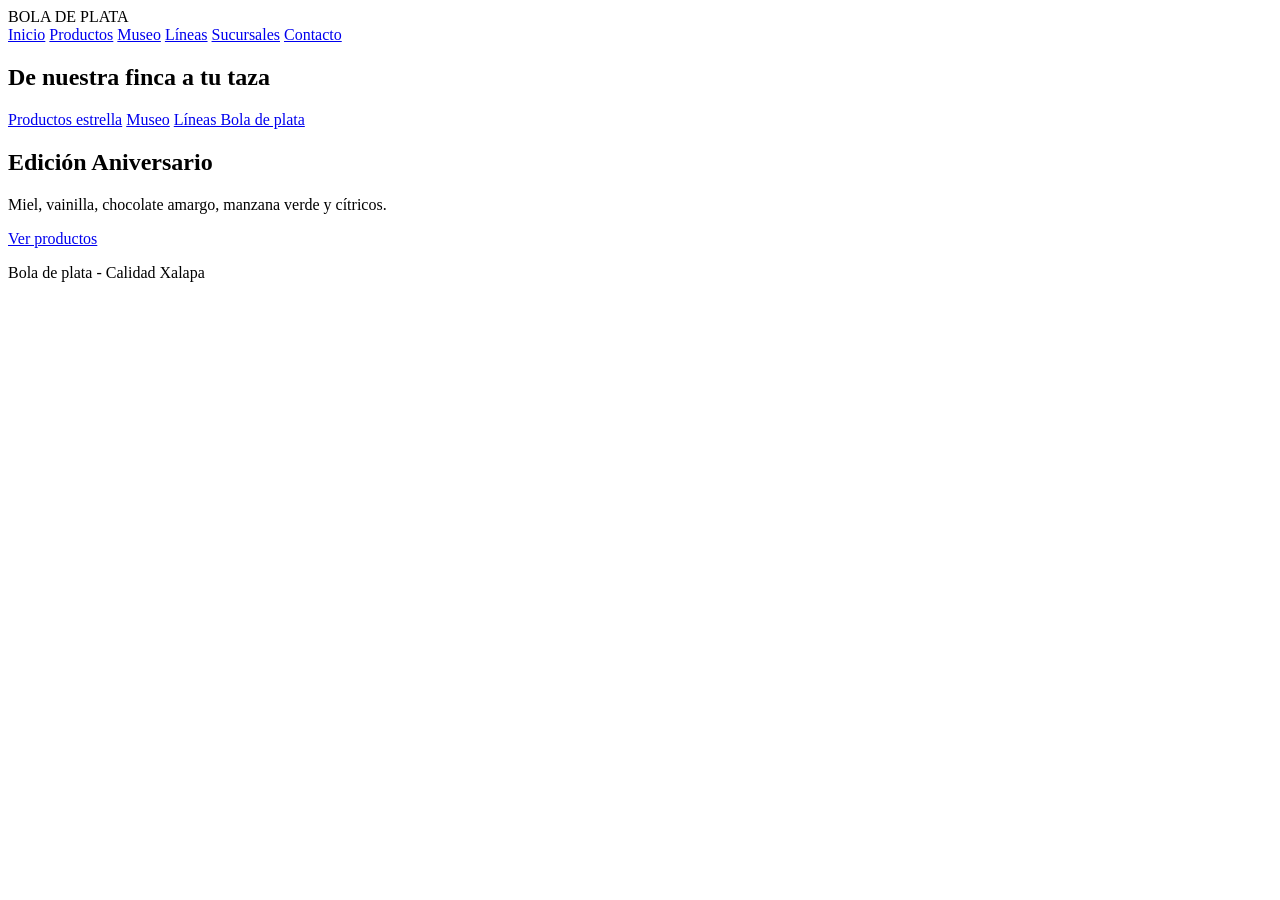
==== cafeteria.html @ 4df31f5d "estructura" ====
<!DOCTYPE html>
<html lang="es">
<head>
    <meta charset="UTF-8">
    <title>Bola de plata</title>
    <link rel="stylesheet" href="css/estilo.css">
</head>
<body>

<header>
    <div class="logo">BOLA DE PLATA</div>

    <nav>
        <a href="cafeteria.html">Inicio</a>
        <a href="productos.html">Productos</a>
        <a href="museo.html">Museo</a>
        <a href="lineas.html">Líneas</a>
        <a href="sucursales.html">Sucursales</a>
        <a href="contacto.html">Contacto</a>
    </nav>
</header>

<section class="inicio">
    <h1>De nuestra finca a tu taza</h1>

    <div class="opciones">
        <a href="productos.html" class="caja"> Productos estrella</a>
        <a href="museo.html" class="caja"> Museo</a>
        <a href="lineas.html" class="caja"> Líneas Bola de plata</a>
    </div>
</section>

<section class="aniversario">
    <h2>Edición Aniversario</h2>
    <p>Miel, vainilla, chocolate amargo, manzana verde y cítricos.</p>
    <a href="productos.html" class="boton">Ver productos</a>
</section>

<footer>
    <p>Bola de plata - Calidad Xalapa</p>
</footer>

</body>
</html>
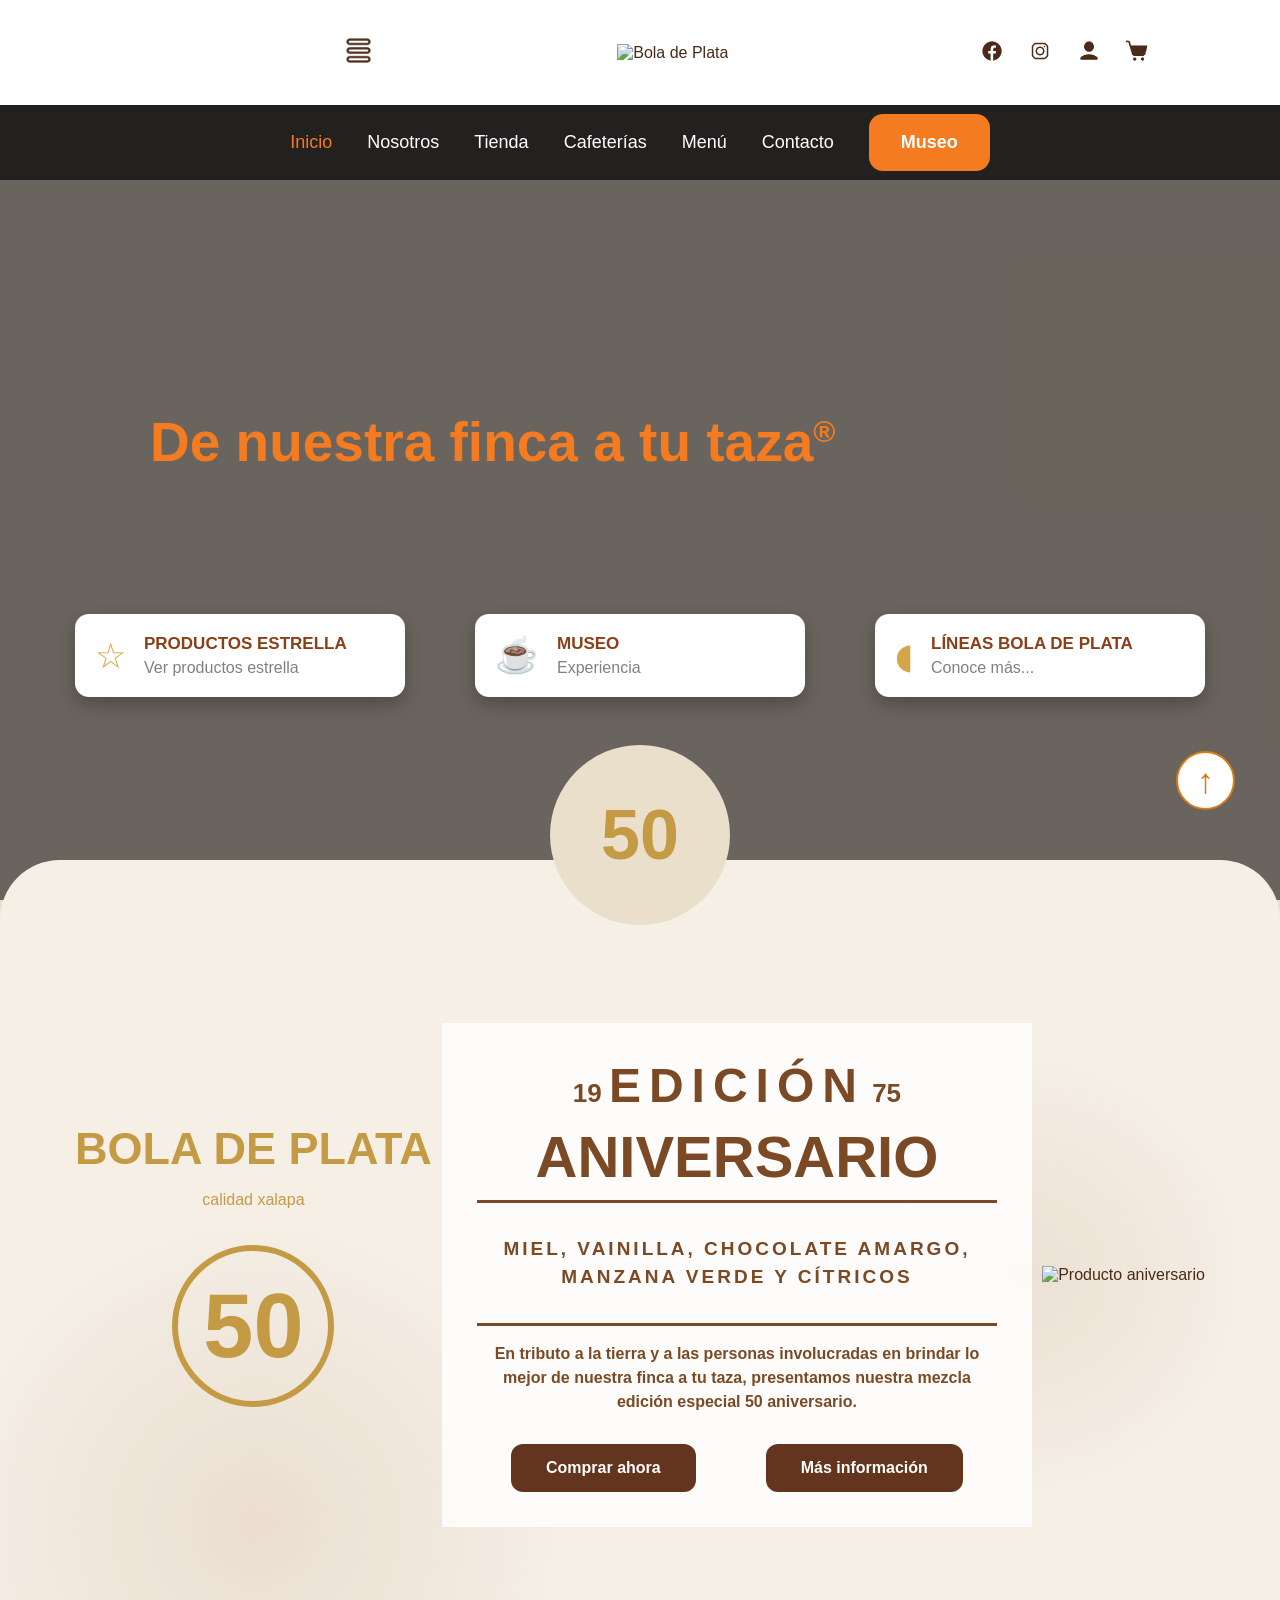
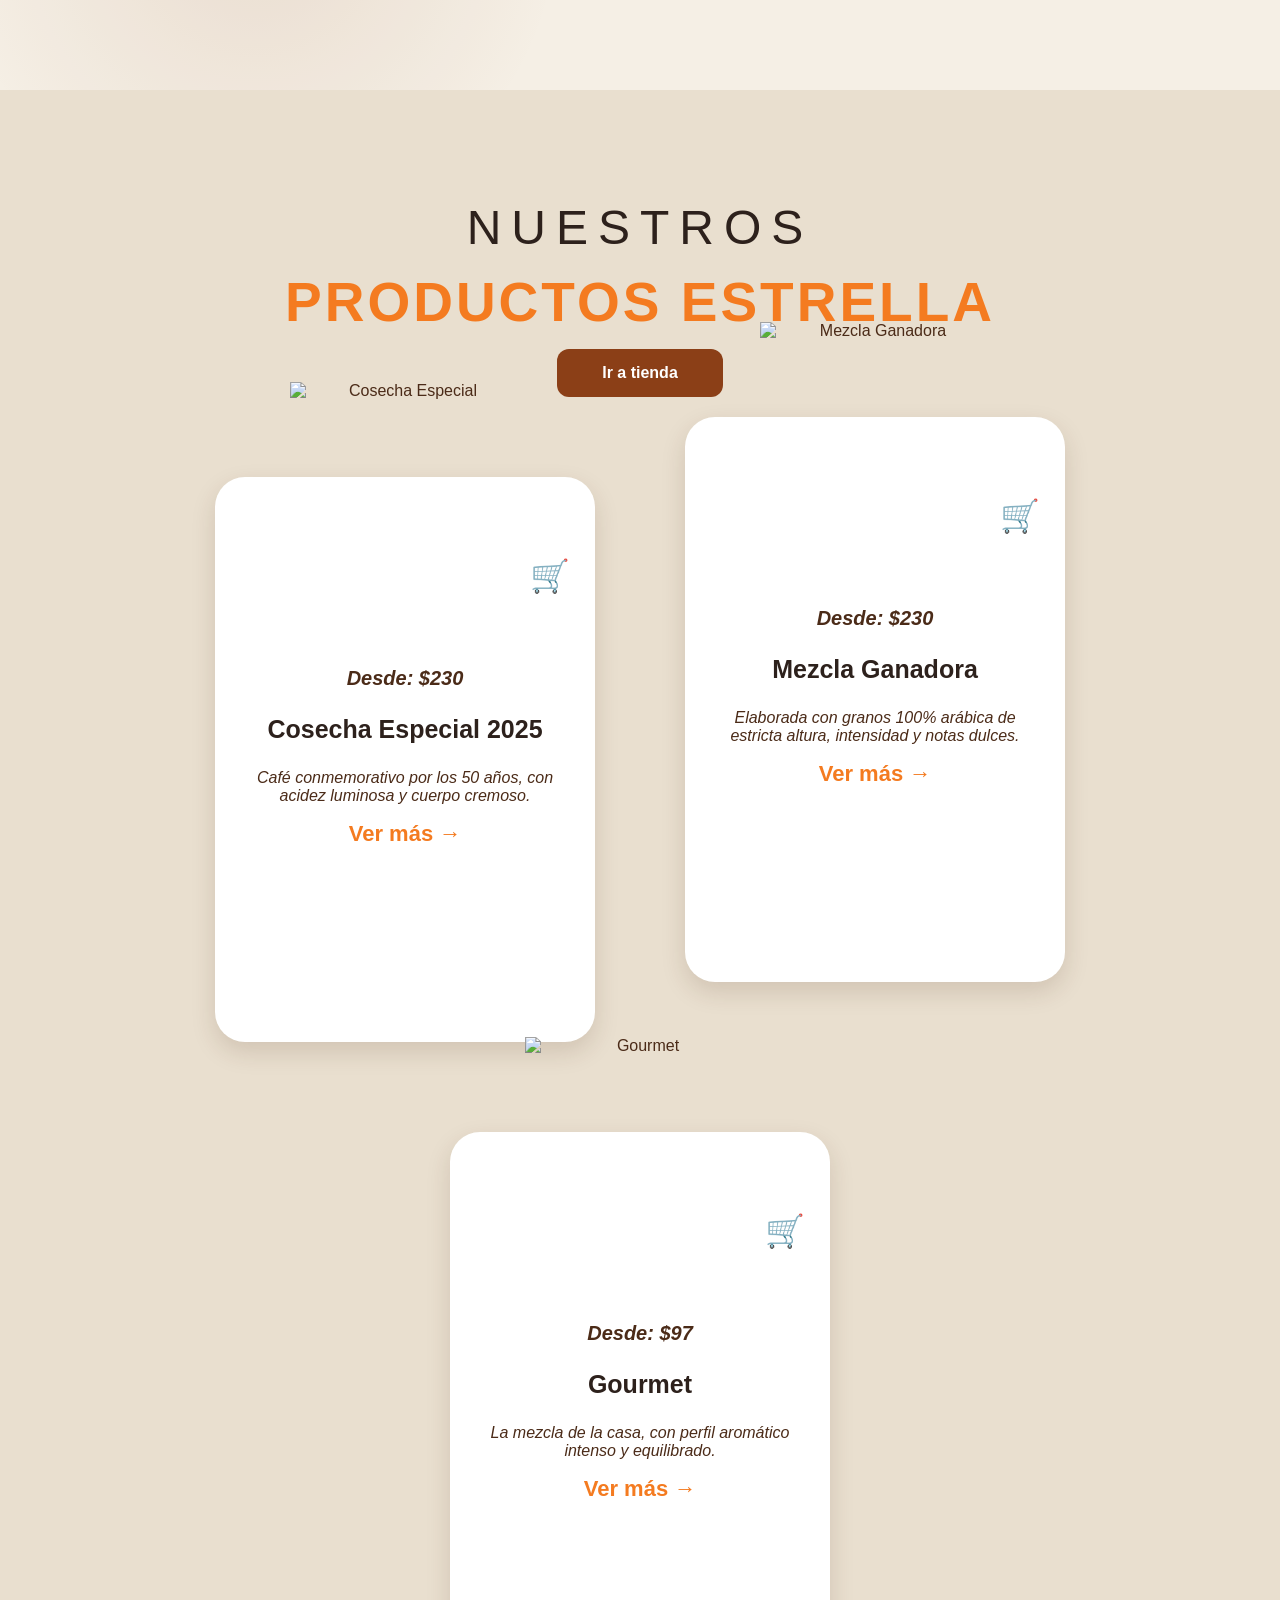
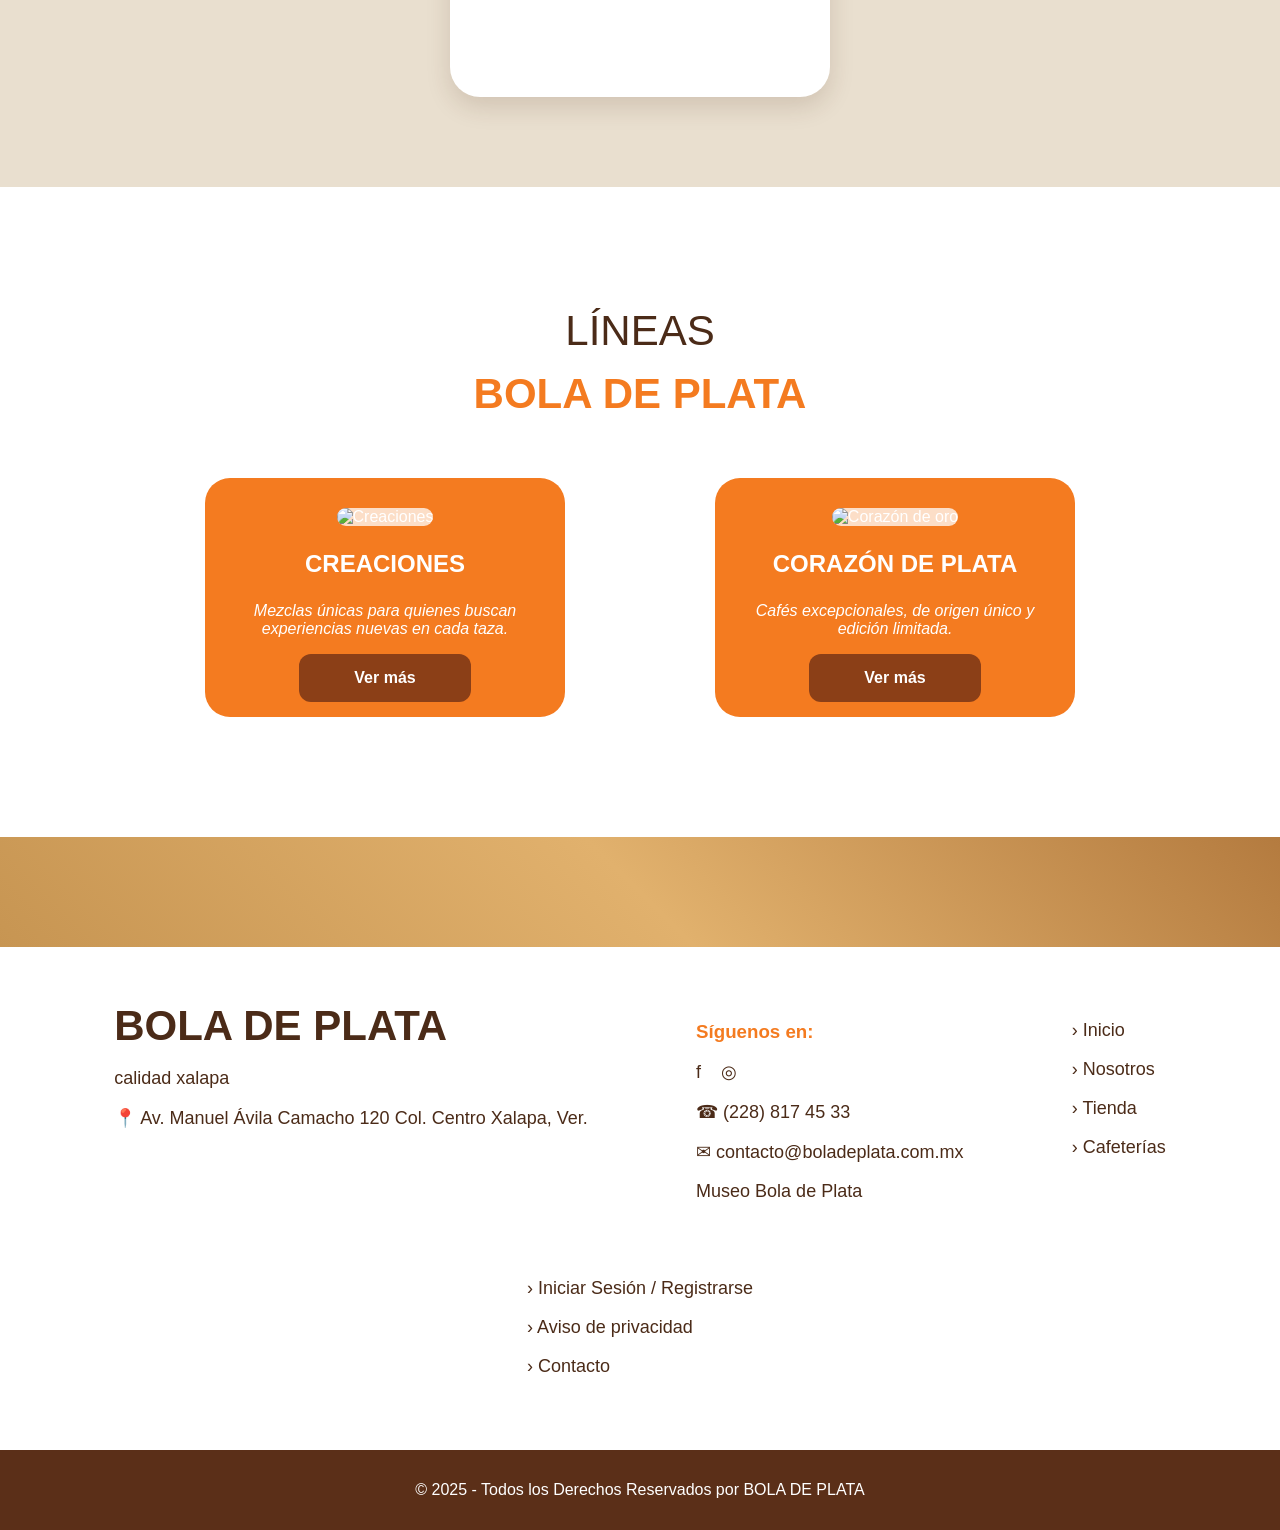
==== commit d0c21636: "Imagenes y mejora de diseño" ====
--- a/cafeteria.html
+++ b/cafeteria.html
@@ -2,43 +2,199 @@
 <html lang="es">
 <head>
     <meta charset="UTF-8">
-    <title>Bola de plata</title>
+    <title>Bola de Plata</title>
     <link rel="stylesheet" href="css/estilo.css">
 </head>
 <body>
 
-<header>
-    <div class="logo">BOLA DE PLATA</div>
-
-    <nav>
-        <a href="cafeteria.html">Inicio</a>
-        <a href="productos.html">Productos</a>
-        <a href="museo.html">Museo</a>
-        <a href="lineas.html">Líneas</a>
-        <a href="sucursales.html">Sucursales</a>
-        <a href="contacto.html">Contacto</a>
-    </nav>
+<header class="encabezado-superior">
+    <div class="menu-icono">
+        <img src="img/iconoMenu.png" alt="Menú">
+    </div>
+
+    <div class="logo-centro">
+        <img src="img/logo.png" alt="Bola de Plata">
+    </div>
+
+    <div class="iconos">
+        <img src="img/iconoFace.png" alt="Facebook">
+        <img src="img/iconoInsta.png" alt="Instagram">
+        <img src="img/iconoUsuario.png" alt="Usuario">
+        <img src="img/iconoCarrito.png" alt="Carrito">
+    </div>
 </header>
 
-<section class="inicio">
-    <h1>De nuestra finca a tu taza</h1>
-
-    <div class="opciones">
-        <a href="productos.html" class="caja"> Productos estrella</a>
-        <a href="museo.html" class="caja"> Museo</a>
-        <a href="lineas.html" class="caja"> Líneas Bola de plata</a>
-    </div>
-</section>
-
-<section class="aniversario">
-    <h2>Edición Aniversario</h2>
-    <p>Miel, vainilla, chocolate amargo, manzana verde y cítricos.</p>
-    <a href="productos.html" class="boton">Ver productos</a>
-</section>
-
-<footer>
-    <p>Bola de plata - Calidad Xalapa</p>
+<nav class="menu-principal">
+    <a href="cafeteria.html" class="activo">Inicio</a>
+    <a href="museo.html">Nosotros</a>
+    <a href="productos.html">Tienda</a>
+    <a href="sucursales.html">Cafeterías</a>
+    <a href="lineas.html">Menú</a>
+    <a href="contacto.html">Contacto</a>
+    <a href="museo.html" class="boton-menu">Museo</a>
+</nav>
+
+<section class="hero animar">
+    <div class="capa-oscura"></div>
+
+    <div class="contenido-hero">
+        <h2>De nuestra finca a tu taza<sup>®</sup></h2>
+    </div>
+
+    <div class="opciones-hero">
+        <a href="productos.html" class="tarjeta-hero">
+            <span>☆</span>
+            <div>
+                <h3>PRODUCTOS ESTRELLA</h3>
+                <p>Ver productos estrella</p>
+            </div>
+        </a>
+
+        <a href="museo.html" class="tarjeta-hero">
+            <span>☕</span>
+            <div>
+                <h3>MUSEO</h3>
+                <p>Experiencia</p>
+            </div>
+        </a>
+
+        <a href="lineas.html" class="tarjeta-hero">
+            <span>◖</span>
+            <div>
+                <h3>LÍNEAS BOLA DE PLATA</h3>
+                <p>Conoce más...</p>
+            </div>
+        </a>
+    </div>
+</section>
+
+<section class="aniversario animar">
+    <div class="sello">50</div>
+
+    <div class="logo-aniversario">
+        <h2>BOLA DE PLATA</h2>
+        <p>calidad xalapa</p>
+        <h3>50</h3>
+    </div>
+
+    <div class="cuadro-aniversario">
+        <h4>19 <span>EDICIÓN</span> 75</h4>
+        <h1>ANIVERSARIO</h1>
+        <hr>
+        <h5>MIEL, VAINILLA, CHOCOLATE AMARGO,<br> MANZANA VERDE Y CÍTRICOS</h5>
+        <hr>
+        <p>
+            En tributo a la tierra y a las personas involucradas en brindar
+            lo mejor de nuestra finca a tu taza, presentamos nuestra mezcla
+            edición especial 50 aniversario.
+        </p>
+
+        <div class="botones-aniversario">
+            <a href="productos.html">Comprar ahora</a>
+            <a href="productos.html">Más información</a>
+        </div>
+    </div>
+
+    <div class="bolsa-cafe">
+        <img src="img/producto1.png" alt="Producto aniversario">
+    </div>
+</section>
+
+<section class="productos-inicio animar">
+    <h2>NUESTROS</h2>
+    <h1>PRODUCTOS ESTRELLA</h1>
+    <a href="productos.html" class="boton-tienda">Ir a tienda</a>
+
+    <div class="contenedor-productos">
+        <div class="producto-inicio">
+            <img src="img/producto1.png" alt="Cosecha Especial">
+            <div class="carrito">🛒</div>
+            <p class="precio">Desde: $230</p>
+            <h3>Cosecha Especial 2025</h3>
+            <p>Café conmemorativo por los 50 años, con acidez luminosa y cuerpo cremoso.</p>
+            <a href="productos.html">Ver más →</a>
+        </div>
+
+        <div class="producto-inicio grande">
+            <img src="img/producto2.png" alt="Mezcla Ganadora">
+            <div class="carrito">🛒</div>
+            <p class="precio">Desde: $230</p>
+            <h3>Mezcla Ganadora</h3>
+            <p>Elaborada con granos 100% arábica de estricta altura, intensidad y notas dulces.</p>
+            <a href="productos.html">Ver más →</a>
+        </div>
+
+        <div class="producto-inicio">
+            <img src="img/producto3.png" alt="Gourmet">
+            <div class="carrito">🛒</div>
+            <p class="precio">Desde: $97</p>
+            <h3>Gourmet</h3>
+            <p>La mezcla de la casa, con perfil aromático intenso y equilibrado.</p>
+            <a href="productos.html">Ver más →</a>
+        </div>
+    </div>
+</section>
+
+<section class="lineas-inicio animar">
+    <h2>LÍNEAS</h2>
+    <h1>BOLA DE PLATA</h1>
+
+    <div class="contenedor-lineas">
+        <div class="linea">
+            <img src="img/producto2.png" alt="Creaciones">
+            <h3>CREACIONES</h3>
+            <p>Mezclas únicas para quienes buscan experiencias nuevas en cada taza.</p>
+            <a href="lineas.html">Ver más</a>
+        </div>
+
+        <div class="linea">
+            <img src="img/producto3.png" alt="Corazón de oro">
+            <h3>CORAZÓN DE PLATA</h3>
+            <p>Cafés excepcionales, de origen único y edición limitada.</p>
+            <a href="lineas.html">Ver más</a>
+        </div>
+    </div>
+</section>
+
+<footer class="footer-principal">
+    <div class="tela"></div>
+
+    <div class="footer-contenido">
+        <div>
+            <h2>BOLA DE PLATA</h2>
+            <p>calidad xalapa</p>
+            <p>📍 Av. Manuel Ávila Camacho 120 Col. Centro Xalapa, Ver.</p>
+        </div>
+
+        <div>
+            <h3>Síguenos en:</h3>
+            <p>f &nbsp;&nbsp; ◎</p>
+            <p>☎ (228) 817 45 33</p>
+            <p>✉ contacto@boladeplata.com.mx</p>
+            <p>Museo Bola de Plata</p>
+        </div>
+
+        <div>
+            <p>› Inicio</p>
+            <p>› Nosotros</p>
+            <p>› Tienda</p>
+            <p>› Cafeterías</p>
+        </div>
+
+        <div>
+            <p>› Iniciar Sesión / Registrarse</p>
+            <p>› Aviso de privacidad</p>
+            <p>› Contacto</p>
+        </div>
+    </div>
+
+    <div class="derechos">
+        <p>© 2025 - Todos los Derechos Reservados por BOLA DE PLATA</p>
+    </div>
 </footer>
 
+<a href="#" class="subir">↑</a>
+
+<script src="javascript/funcionamiento.js"></script>
 </body>
 </html>
--- a/css/estilo.css
+++ b/css/estilo.css
@@ -0,0 +1,638 @@
+body {
+    margin: 0;
+    font-family: Arial, sans-serif;
+    background: #e9dfcf;
+    color: #4b2b18;
+}
+
+.encabezado-superior {
+    background: white;
+    height: 105px;
+    display: flex;
+    justify-content: space-around;
+    align-items: center;
+}
+
+.menu-icono {
+    justify-self: start;
+    margin-left: 220px;
+}
+
+.menu-icono img {
+    width: 35px;
+    height: 35px;
+    object-fit: contain;
+}
+
+.logo-centro img {
+    width: 260px;
+    height: auto;
+}
+
+.logo-centro h1 {
+    margin: 0;
+    color: #4b2b18;
+    font-size: 34px;
+    letter-spacing: 2px;
+}
+
+.logo-centro p {
+    margin: 0;
+    color: #e87522;
+    font-size: 12px;
+}
+
+.iconos img {
+    width: 24px;
+    height: 24px;
+    margin: 10px;
+    object-fit: contain;
+}
+
+.menu-principal {
+    background: rgba(0,0,0,.85);
+    height: 75px;
+    display: flex;
+    justify-content: center;
+    align-items: center;
+    gap: 35px;
+}
+
+.menu-principal a {
+    color: white;
+    text-decoration: none;
+    font-size: 18px;
+    transition: .3s;
+}
+
+.menu-principal a:hover,
+.menu-principal .activo {
+    color: #f47b20;
+}
+
+.boton-menu {
+    background: #f47b20;
+    color: white !important;
+    padding: 18px 32px;
+    border-radius: 14px;
+    font-weight: bold;
+}
+
+.hero {
+    height: 720px;
+    background: url("../img/fondo.jpg");
+    background-size: cover;
+    background-position: center;
+    position: relative;
+    overflow: hidden;
+}
+
+.capa-oscura {
+    position: absolute;
+    width: 100%;
+    height: 100%;
+    background: rgba(0,0,0,.55);
+}
+
+.contenido-hero {
+    position: relative;
+    z-index: 2;
+    padding-top: 230px;
+    padding-left: 150px;
+}
+
+.contenido-hero h2 {
+    color: #f47b20;
+    font-size: 55px;
+    margin: 0;
+}
+
+.contenido-hero sup {
+    font-size: 30px;
+}
+
+.opciones-hero {
+    position: relative;
+    z-index: 2;
+    display: flex;
+    justify-content: center;
+    gap: 70px;
+    margin-top: 140px;
+}
+
+.tarjeta-hero {
+    background: white;
+    width: 290px;
+    padding: 20px;
+    border-radius: 14px;
+    display: flex;
+    align-items: center;
+    gap: 18px;
+    text-decoration: none;
+    box-shadow: 0 8px 18px rgba(0,0,0,.25);
+    transition: .4s;
+}
+
+.tarjeta-hero:hover {
+    transform: translateY(-12px);
+    background: #f7efe5;
+}
+
+.tarjeta-hero span {
+    color: #d8a449;
+    font-size: 35px;
+}
+
+.tarjeta-hero h3 {
+    margin: 0;
+    color: #8b3f17;
+    font-size: 17px;
+}
+
+.tarjeta-hero p {
+    margin: 5px 0 0;
+    color: gray;
+}
+
+.aniversario {
+    background: #f5efe5;
+    min-height: 650px;
+    border-radius: 60px 60px 0 0;
+    margin-top: -40px;
+    padding: 90px 70px;
+    display: flex;
+    justify-content: space-around;
+    align-items: center;
+    position: relative;
+    overflow: visible;
+}
+
+.aniversario:before {
+    content: "";
+    position: absolute;
+    width: 100%;
+    height: 100%;
+    background:
+        radial-gradient(circle at 20% 80%, rgba(139,63,23,.12), transparent 25%),
+        radial-gradient(circle at 80% 50%, rgba(139,63,23,.10), transparent 20%);
+    opacity: .8;
+}
+
+.sello {
+    position: absolute;
+    top: -115px;
+    left: 50%;
+    transform: translateX(-50%);
+    background: #eadfcb;
+    width: 180px;
+    height: 180px;
+    border-radius: 50%;
+    color: #c49a44;
+    font-size: 70px;
+    font-weight: bold;
+    text-align: center;
+    line-height: 180px;
+    z-index: 10;
+}
+
+.logo-aniversario,
+.cuadro-aniversario,
+.bolsa-cafe {
+    position: relative;
+    z-index: 2;
+}
+
+.logo-aniversario {
+    text-align: center;
+    color: #c49a44;
+}
+
+.logo-aniversario h2 {
+    font-size: 45px;
+    margin: 0;
+}
+
+.logo-aniversario h3 {
+    font-size: 90px;
+    margin: 20px 0;
+    border: 6px solid #c49a44;
+    border-radius: 50%;
+    width: 150px;
+    height: 150px;
+    line-height: 150px;
+    display: inline-block;
+}
+
+.cuadro-aniversario {
+    background: rgba(255,255,255,.85);
+    width: 520px;
+    text-align: center;
+    padding: 35px;
+}
+
+.cuadro-aniversario h4 {
+    font-size: 26px;
+    margin: 0;
+    color: #7b4a24;
+}
+
+.cuadro-aniversario h4 span {
+    font-size: 48px;
+    letter-spacing: 8px;
+}
+
+.cuadro-aniversario h1 {
+    font-size: 58px;
+    margin: 10px 0;
+    color: #7b4a24;
+    text-shadow: 2px 2px white;
+}
+
+.cuadro-aniversario h5 {
+    color: #7b4a24;
+    font-size: 19px;
+    letter-spacing: 3px;
+    line-height: 1.5;
+}
+
+.cuadro-aniversario p {
+    font-weight: bold;
+    color: #7b4a24;
+    line-height: 1.5;
+}
+
+.cuadro-aniversario hr {
+    border: none;
+    height: 3px;
+    background: #7b4a24;
+}
+
+.botones-aniversario {
+    display: flex;
+    justify-content: center;
+    gap: 70px;
+    margin-top: 30px;
+}
+
+.botones-aniversario a,
+.boton,
+button {
+    background: #63351f;
+    color: white;
+    padding: 15px 35px;
+    border-radius: 12px;
+    text-decoration: none;
+    border: none;
+    cursor: pointer;
+    font-weight: bold;
+    transition: .4s;
+}
+
+.botones-aniversario a:hover,
+.boton:hover,
+button:hover {
+    background: #f47b20;
+    transform: translateY(-4px);
+}
+
+.bolsa-cafe img {
+    width: 270px;
+    animation: flotar 3s ease-in-out infinite;
+}
+
+.productos-inicio {
+    background: #e9dfcf;
+    padding: 110px 40px 90px;
+    text-align: center;
+}
+
+.productos-inicio h2 {
+    font-size: 48px;
+    letter-spacing: 10px;
+    font-weight: normal;
+    margin: 0;
+    color: #2d211c;
+}
+
+.productos-inicio h1 {
+    color: #f47b20;
+    font-size: 55px;
+    margin: 15px 0;
+    letter-spacing: 3px;
+}
+
+.boton-tienda {
+    background: #8b3f17;
+    color: white;
+    padding: 15px 45px;
+    border-radius: 12px;
+    text-decoration: none;
+    font-weight: bold;
+    display: inline-block;
+    margin-bottom: 80px;
+}
+
+.contenedor-productos {
+    display: flex;
+    justify-content: center;
+    gap: 90px;
+    flex-wrap: wrap;
+}
+
+.producto-inicio {
+    background: white;
+    width: 310px;
+    min-height: 360px;
+    padding: 170px 35px 35px;
+    border-radius: 30px;
+    box-shadow: 0 10px 25px rgba(74,42,22,.15);
+    position: relative;
+    transition: .4s;
+}
+
+.producto-inicio.grande {
+    transform: translateY(-60px);
+}
+
+.producto-inicio:hover {
+    transform: translateY(-18px);
+}
+
+.producto-inicio.grande:hover {
+    transform: translateY(-78px);
+}
+
+.producto-inicio img {
+    width: 230px;
+    height: 230px;
+    object-fit: contain;
+    position: absolute;
+    top: -95px;
+    left: 50%;
+    transform: translateX(-50%);
+}
+
+.producto-inicio .carrito {
+    position: absolute;
+    top: 80px;
+    right: 25px;
+    font-size: 32px;
+}
+
+.precio {
+    font-weight: bold;
+    color: #7b4a24;
+    font-size: 20px;
+}
+
+.producto-inicio h3 {
+    color: #2d211c;
+    font-size: 25px;
+}
+
+.producto-inicio p {
+    color: #4b2b18;
+    font-style: italic;
+}
+
+.producto-inicio a {
+    color: #f47b20;
+    font-weight: bold;
+    text-decoration: none;
+    font-size: 22px;
+}
+
+.lineas-inicio {
+    background: white;
+    padding: 120px 40px;
+    text-align: center;
+}
+
+.lineas-inicio h2 {
+    font-size: 42px;
+    font-weight: normal;
+    margin: 0;
+}
+
+.lineas-inicio h1 {
+    color: #f47b20;
+    font-size: 42px;
+    margin: 15px 0 60px;
+}
+
+.contenedor-lineas {
+    display: flex;
+    justify-content: center;
+    gap: 150px;
+    flex-wrap: wrap;
+}
+
+.linea {
+    background: #f47b20;
+    width: 300px;
+    padding: 30px;
+    border-radius: 25px;
+    color: white;
+    position: relative;
+    transition: .4s;
+}
+
+.linea:hover {
+    transform: translateY(-15px);
+}
+
+.linea img {
+    width: 260px;
+    height: 220px;
+    object-fit: contain;
+    background: rgba(255,255,255,.75);
+    border-radius: 20px;
+    margin-top: -90px;
+}
+
+.linea h3 {
+    font-size: 24px;
+}
+
+.linea p {
+    font-style: italic;
+}
+
+.linea a {
+    background: #8b3f17;
+    color: white;
+    display: inline-block;
+    padding: 15px 55px;
+    border-radius: 12px;
+    text-decoration: none;
+    font-weight: bold;
+    margin-bottom: -60px;
+}
+
+.footer-principal {
+    background: white;
+    color: #4b2b18;
+}
+
+.tela {
+    height: 110px;
+    background: linear-gradient(45deg, #c79552, #e1b16d, #b47b3f);
+}
+
+.footer-contenido {
+    display: flex;
+    justify-content: space-around;
+    gap: 40px;
+    padding: 55px 80px;
+    flex-wrap: wrap;
+}
+
+.footer-contenido h2 {
+    font-size: 42px;
+    margin: 0;
+    color: #4b2b18;
+}
+
+.footer-contenido h3 {
+    color: #f47b20;
+}
+
+.footer-contenido p {
+    font-size: 18px;
+}
+
+.derechos {
+    background: #5b2f18;
+    color: white;
+    text-align: center;
+    padding: 15px;
+}
+
+.subir {
+    position: fixed;
+    right: 45px;
+    bottom: 90px;
+    background: white;
+    color: #d87917;
+    border: 2px solid #d87917;
+    width: 55px;
+    height: 55px;
+    border-radius: 50%;
+    text-align: center;
+    line-height: 55px;
+    text-decoration: none;
+    font-size: 35px;
+    font-weight: bold;
+    z-index: 30;
+}
+
+
+.seccion {
+    padding: 80px;
+    text-align: center;
+    min-height: 500px;
+}
+
+.seccion h1 {
+    color: #e87522;
+    font-size: 48px;
+}
+
+.tarjetas {
+    display: flex;
+    justify-content: center;
+    gap: 35px;
+    flex-wrap: wrap;
+    margin-top: 40px;
+}
+
+.tarjeta {
+    background: white;
+    width: 280px;
+    padding: 30px;
+    border-radius: 25px;
+    box-shadow: 0 0 10px #c7b9a6;
+    transition: .4s;
+}
+
+.tarjeta:hover {
+    transform: translateY(-12px);
+}
+
+.tarjeta img {
+    width: 180px;
+    height: 180px;
+    object-fit: contain;
+}
+
+.bloques {
+    display: flex;
+    justify-content: center;
+    gap: 30px;
+    margin-top: 40px;
+}
+
+.bloques div {
+    background: white;
+    padding: 30px;
+    border-radius: 20px;
+    width: 250px;
+}
+
+table {
+    width: 80%;
+    margin: 40px auto;
+    border-collapse: collapse;
+    background: white;
+}
+
+th {
+    background: #8b3f17;
+    color: white;
+    padding: 15px;
+}
+
+td {
+    padding: 15px;
+    border: 1px solid #c7b9a6;
+}
+
+form {
+    width: 400px;
+    margin: auto;
+    display: flex;
+    flex-direction: column;
+    gap: 15px;
+}
+
+input, textarea {
+    padding: 15px;
+    border: 1px solid #c7b9a6;
+    border-radius: 10px;
+}
+
+textarea {
+    height: 120px;
+}
+
+#mensaje {
+    color: #8b3f17;
+    font-weight: bold;
+}
+
+.animar {
+    opacity: 0;
+    transform: translateY(35px);
+    transition: 1s;
+}
+
+.visible {
+    opacity: 1;
+    transform: translateY(0);
+}
+
+@keyframes flotar {
+    0% { transform: translateY(0); }
+    50% { transform: translateY(-12px); }
+    100% { transform: translateY(0); }
+}
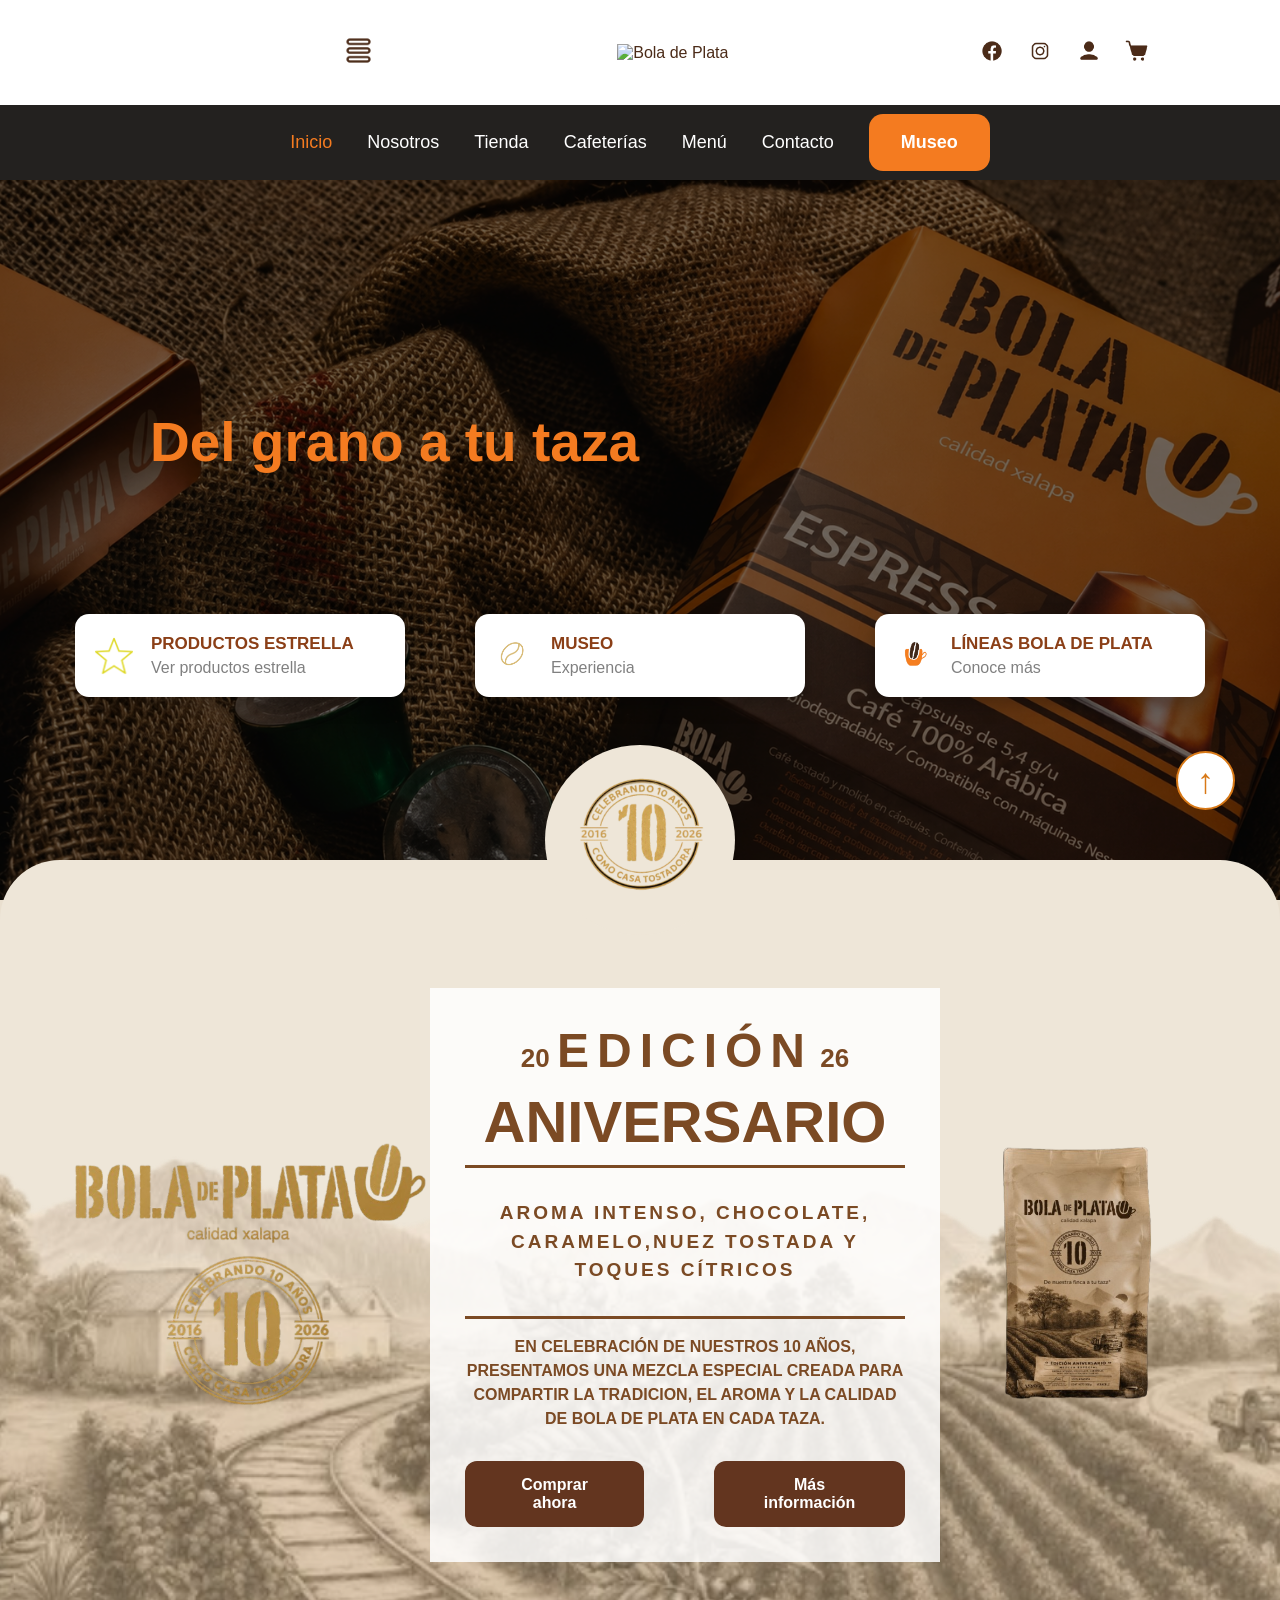
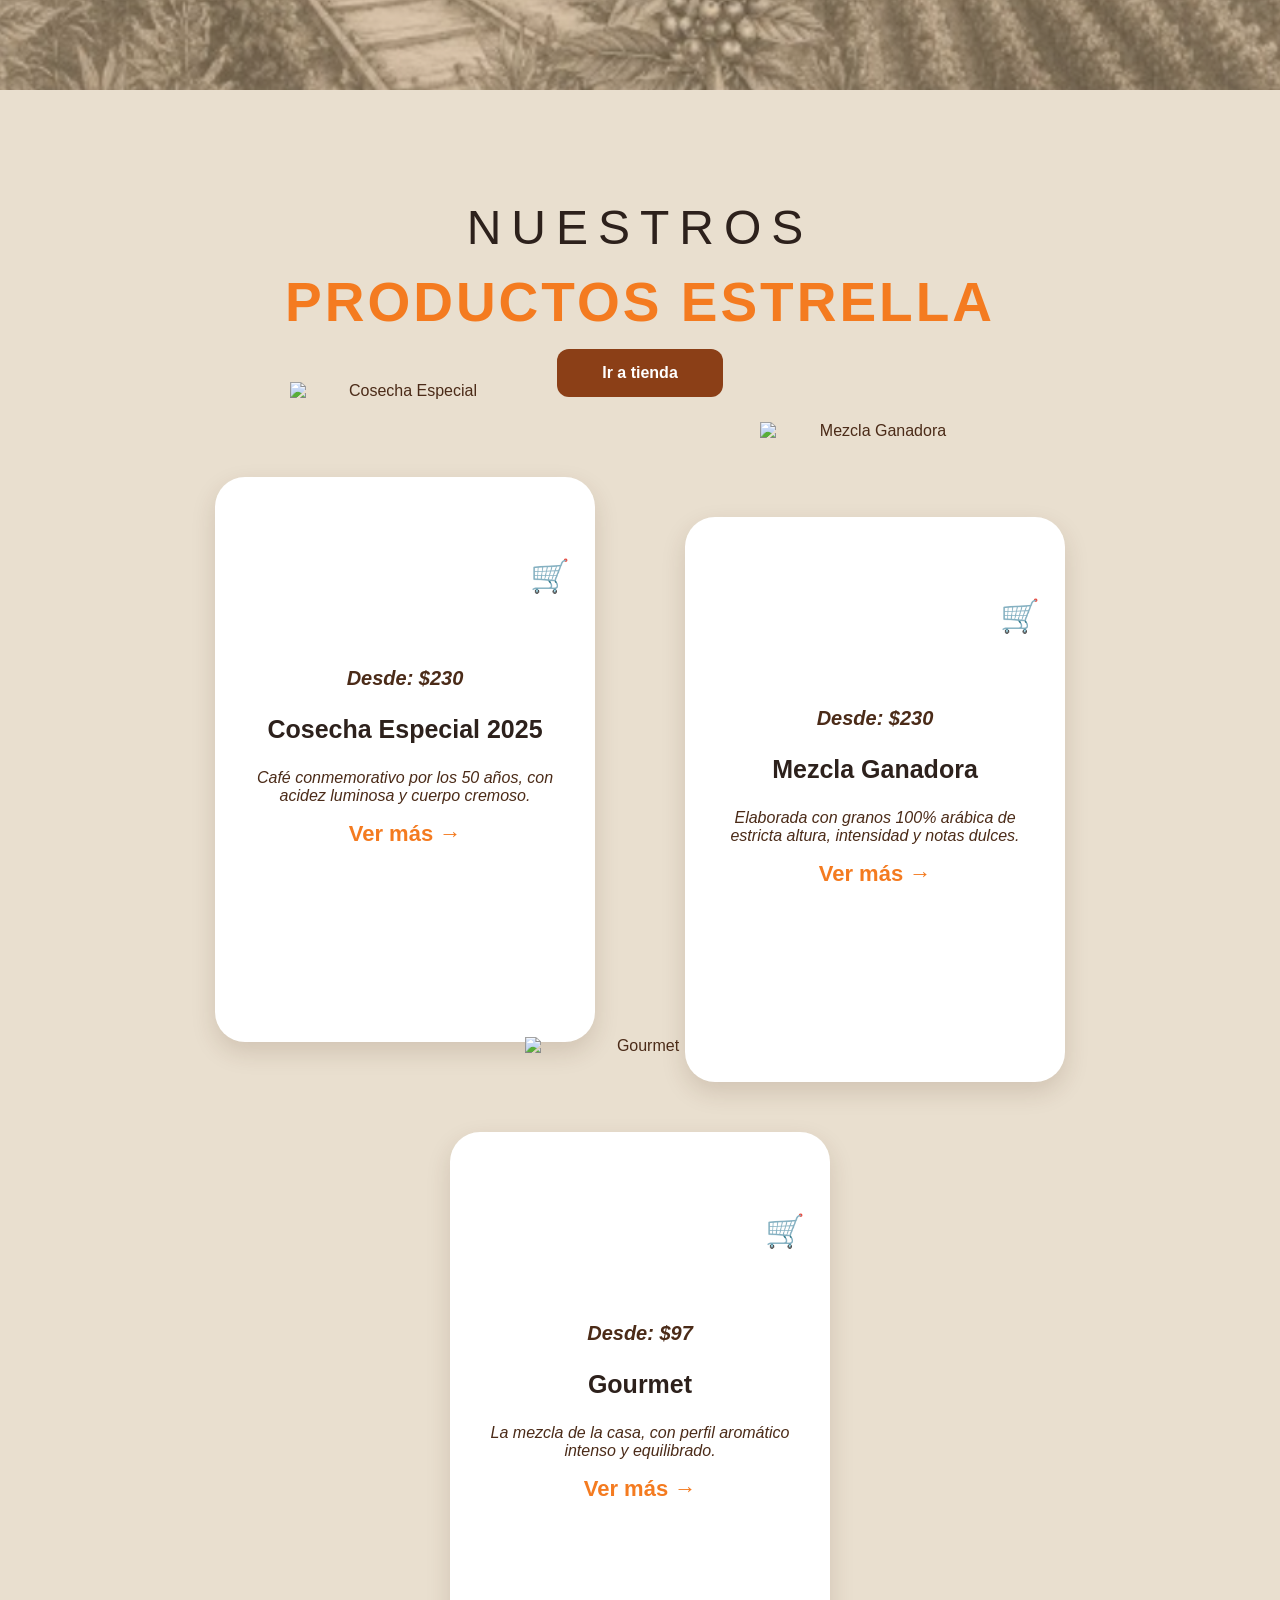
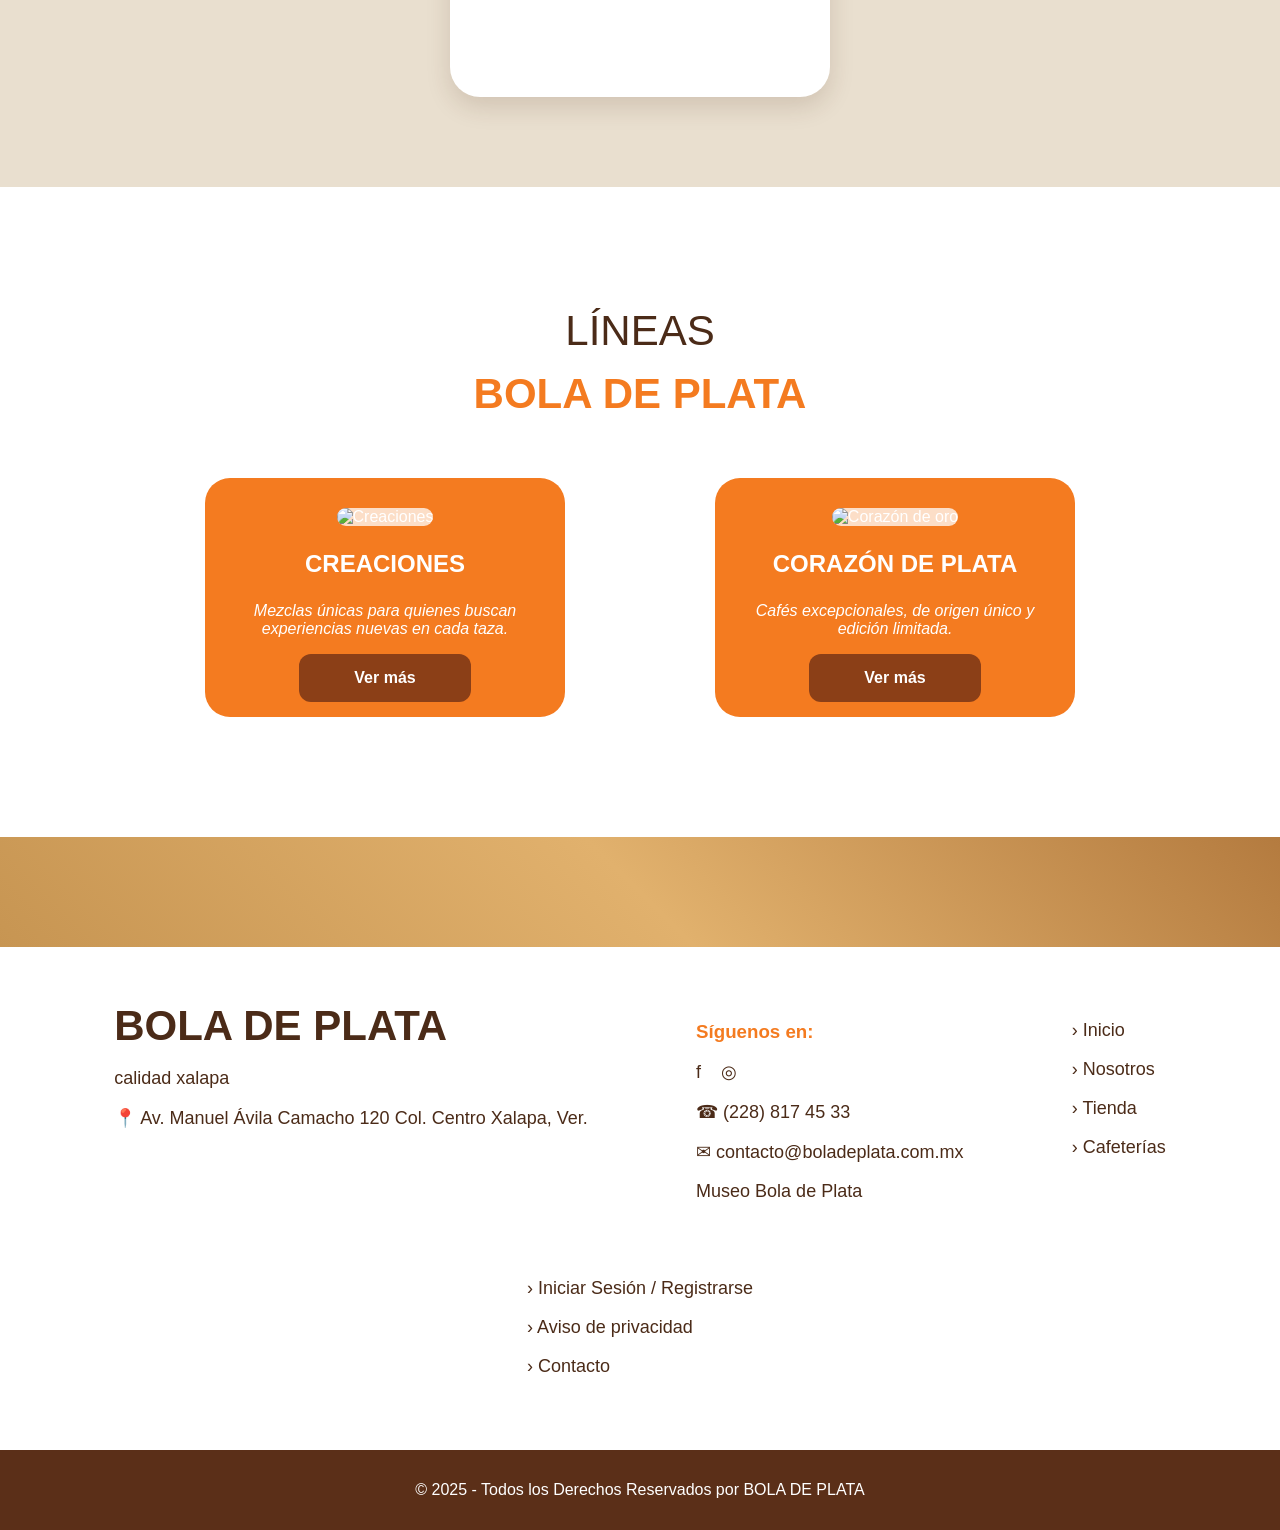
==== commit 89ca1f6e: "Detalles login e imagenes de productos" ====
--- a/cafeteria.html
+++ b/cafeteria.html
@@ -9,7 +9,7 @@
 
 <header class="encabezado-superior">
     <div class="menu-icono">
-        <img src="img/iconoMenu.png" alt="Menú">
+        <img src="img/iconoMenu.png " alt="Menú">
     </div>
 
     <div class="logo-centro">
@@ -38,12 +38,12 @@
     <div class="capa-oscura"></div>
 
     <div class="contenido-hero">
-        <h2>De nuestra finca a tu taza<sup>®</sup></h2>
+        <h2>Del grano a tu taza</h2>
     </div>
 
     <div class="opciones-hero">
         <a href="productos.html" class="tarjeta-hero">
-            <span>☆</span>
+            <img src="img/iconoEstrella.png" alt="Productos" class="icono-hero">
             <div>
                 <h3>PRODUCTOS ESTRELLA</h3>
                 <p>Ver productos estrella</p>
@@ -51,7 +51,7 @@
         </a>
 
         <a href="museo.html" class="tarjeta-hero">
-            <span>☕</span>
+            <img src="img/iconoGrano.png" alt="Museo" class="icono-hero">
             <div>
                 <h3>MUSEO</h3>
                 <p>Experiencia</p>
@@ -59,34 +59,34 @@
         </a>
 
         <a href="lineas.html" class="tarjeta-hero">
-            <span>◖</span>
+            <img src="img/iconoCafe.png" alt="Líneas" class="icono-hero">
             <div>
                 <h3>LÍNEAS BOLA DE PLATA</h3>
-                <p>Conoce más...</p>
+                <p>Conoce más</p>
             </div>
         </a>
     </div>
 </section>
 
 <section class="aniversario animar">
-    <div class="sello">50</div>
+    <div class="sello">
+        <img src="img/dies.png" alt="Aniversario 10">
+    </div>
 
     <div class="logo-aniversario">
-        <h2>BOLA DE PLATA</h2>
-        <p>calidad xalapa</p>
-        <h3>50</h3>
+        <img src="img/iconoDies.png" alt="Bola de Plata aniversario">
     </div>
 
     <div class="cuadro-aniversario">
-        <h4>19 <span>EDICIÓN</span> 75</h4>
+        <h4>20 <span>EDICIÓN</span> 26</h4>
         <h1>ANIVERSARIO</h1>
         <hr>
-        <h5>MIEL, VAINILLA, CHOCOLATE AMARGO,<br> MANZANA VERDE Y CÍTRICOS</h5>
+        <h5>AROMA INTENSO, CHOCOLATE, CARAMELO,NUEZ TOSTADA Y TOQUES CÍTRICOS</h5>
         <hr>
         <p>
-            En tributo a la tierra y a las personas involucradas en brindar
-            lo mejor de nuestra finca a tu taza, presentamos nuestra mezcla
-            edición especial 50 aniversario.
+            EN CELEBRACIÓN DE NUESTROS 10 AÑOS, PRESENTAMOS UNA MEZCLA ESPECIAL
+            CREADA PARA COMPARTIR LA TRADICION, EL AROMA Y LA CALIDAD DE BOLA DE PLATA
+            EN CADA TAZA.
         </p>
 
         <div class="botones-aniversario">
@@ -96,7 +96,7 @@
     </div>
 
     <div class="bolsa-cafe">
-        <img src="img/producto1.png" alt="Producto aniversario">
+        <img src="img/bolsaDies.png" alt="Producto aniversario">
     </div>
 </section>
 
--- a/css/estilo.css
+++ b/css/estilo.css
@@ -80,11 +80,16 @@
 
 .hero {
     height: 720px;
-    background: url("../img/fondo.jpg");
+    background: url("../img/Fondo.png");
     background-size: cover;
     background-position: center;
     position: relative;
     overflow: hidden;
+}
+.icono-hero {
+    width: 38px;
+    height: 38px;
+    object-fit: contain;
 }
 
 .capa-oscura {
@@ -153,9 +158,8 @@
     margin: 5px 0 0;
     color: gray;
 }
-
 .aniversario {
-    background: #f5efe5;
+    background: #eee6d8;
     min-height: 650px;
     border-radius: 60px 60px 0 0;
     margin-top: -40px;
@@ -167,32 +171,41 @@
     overflow: visible;
 }
 
-.aniversario:before {
+.aniversario::before {
     content: "";
     position: absolute;
-    width: 100%;
-    height: 100%;
-    background:
-        radial-gradient(circle at 20% 80%, rgba(139,63,23,.12), transparent 25%),
-        radial-gradient(circle at 80% 50%, rgba(139,63,23,.10), transparent 20%);
-    opacity: .8;
-}
+    top: 0;
+    left: 0;
+    right: 0;
+    bottom: 0;
+    background-image: url("../img/FondoCafe.png");
+    background-size: cover;
+    background-position: center bottom;
+    opacity: .80;
+    border-radius: 60px 60px 0 0;
+    z-index: 1;
+}
+
+
 
 .sello {
     position: absolute;
     top: -115px;
     left: 50%;
     transform: translateX(-50%);
-    background: #eadfcb;
-    width: 180px;
-    height: 180px;
+    background: #eee6d8;
+    width: 190px;
+    height: 190px;
     border-radius: 50%;
-    color: #c49a44;
-    font-size: 70px;
-    font-weight: bold;
-    text-align: center;
-    line-height: 180px;
     z-index: 10;
+    overflow: hidden;
+}
+
+.sello img {
+    width: 100%;
+    height: 100%;
+    object-fit: cover;
+    border-radius: 50%;
 }
 
 .logo-aniversario,
@@ -202,9 +215,9 @@
     z-index: 2;
 }
 
-.logo-aniversario {
-    text-align: center;
-    color: #c49a44;
+.logo-aniversario img {
+    width: 360px;
+    height: auto;
 }
 
 .logo-aniversario h2 {
@@ -351,15 +364,15 @@
 }
 
 .producto-inicio.grande {
-    transform: translateY(-60px);
+    transform: translateY(40px);
 }
 
 .producto-inicio:hover {
-    transform: translateY(-18px);
+    transform: translateY(-78px);
 }
 
 .producto-inicio.grande:hover {
-    transform: translateY(-78px);
+    transform: translateY(20px);
 }
 
 .producto-inicio img {
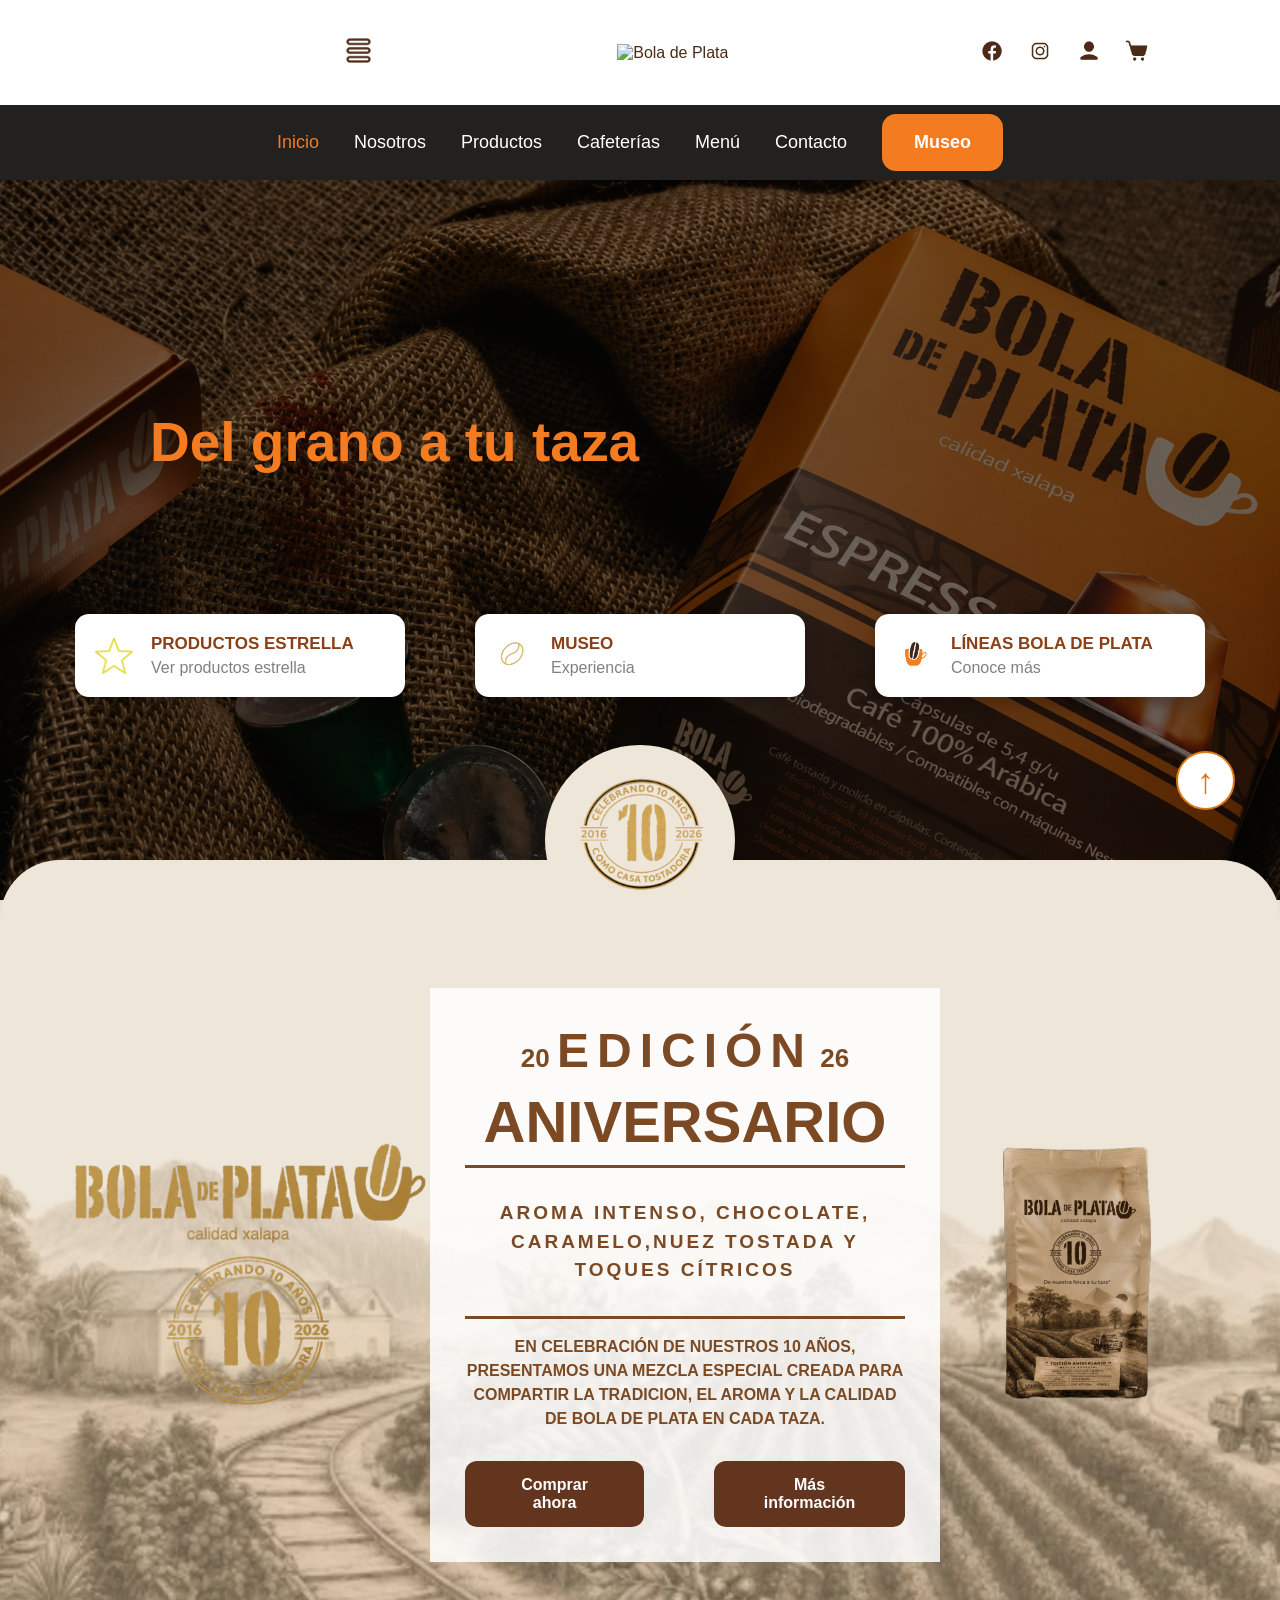
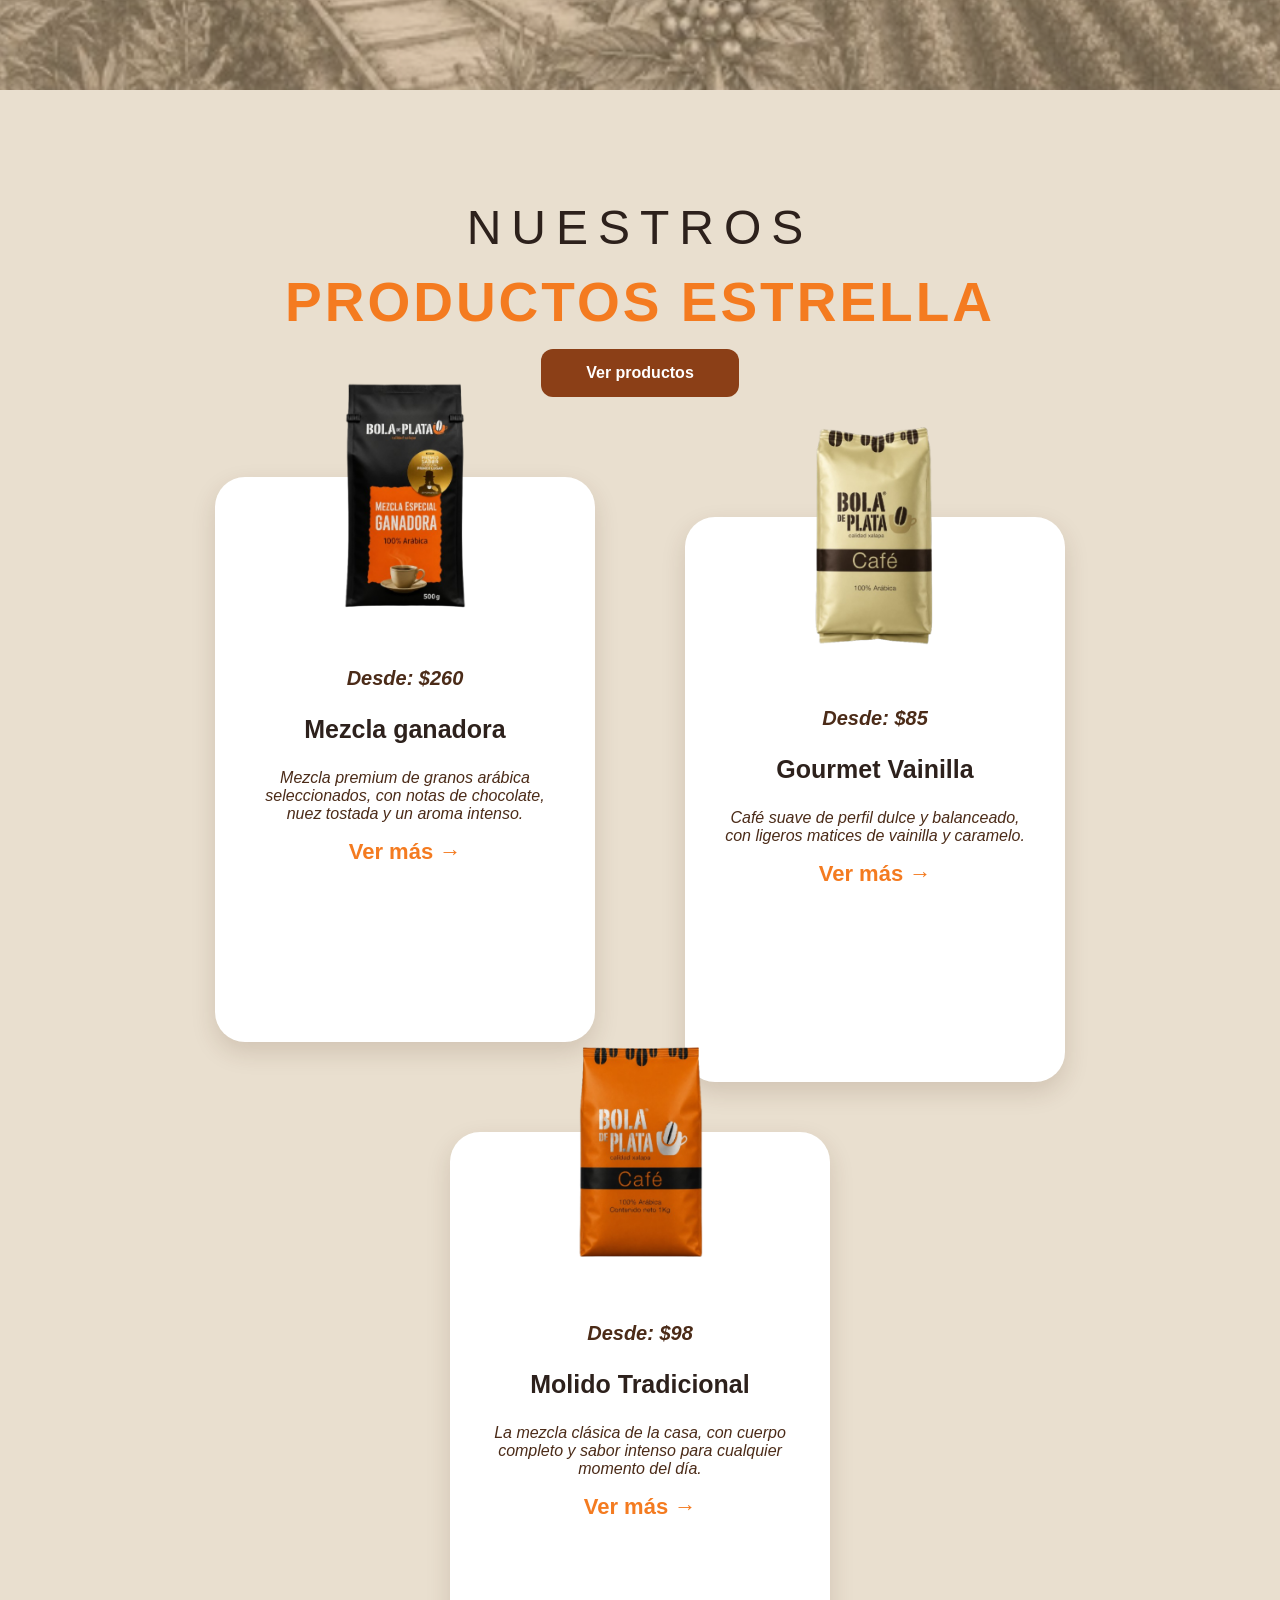
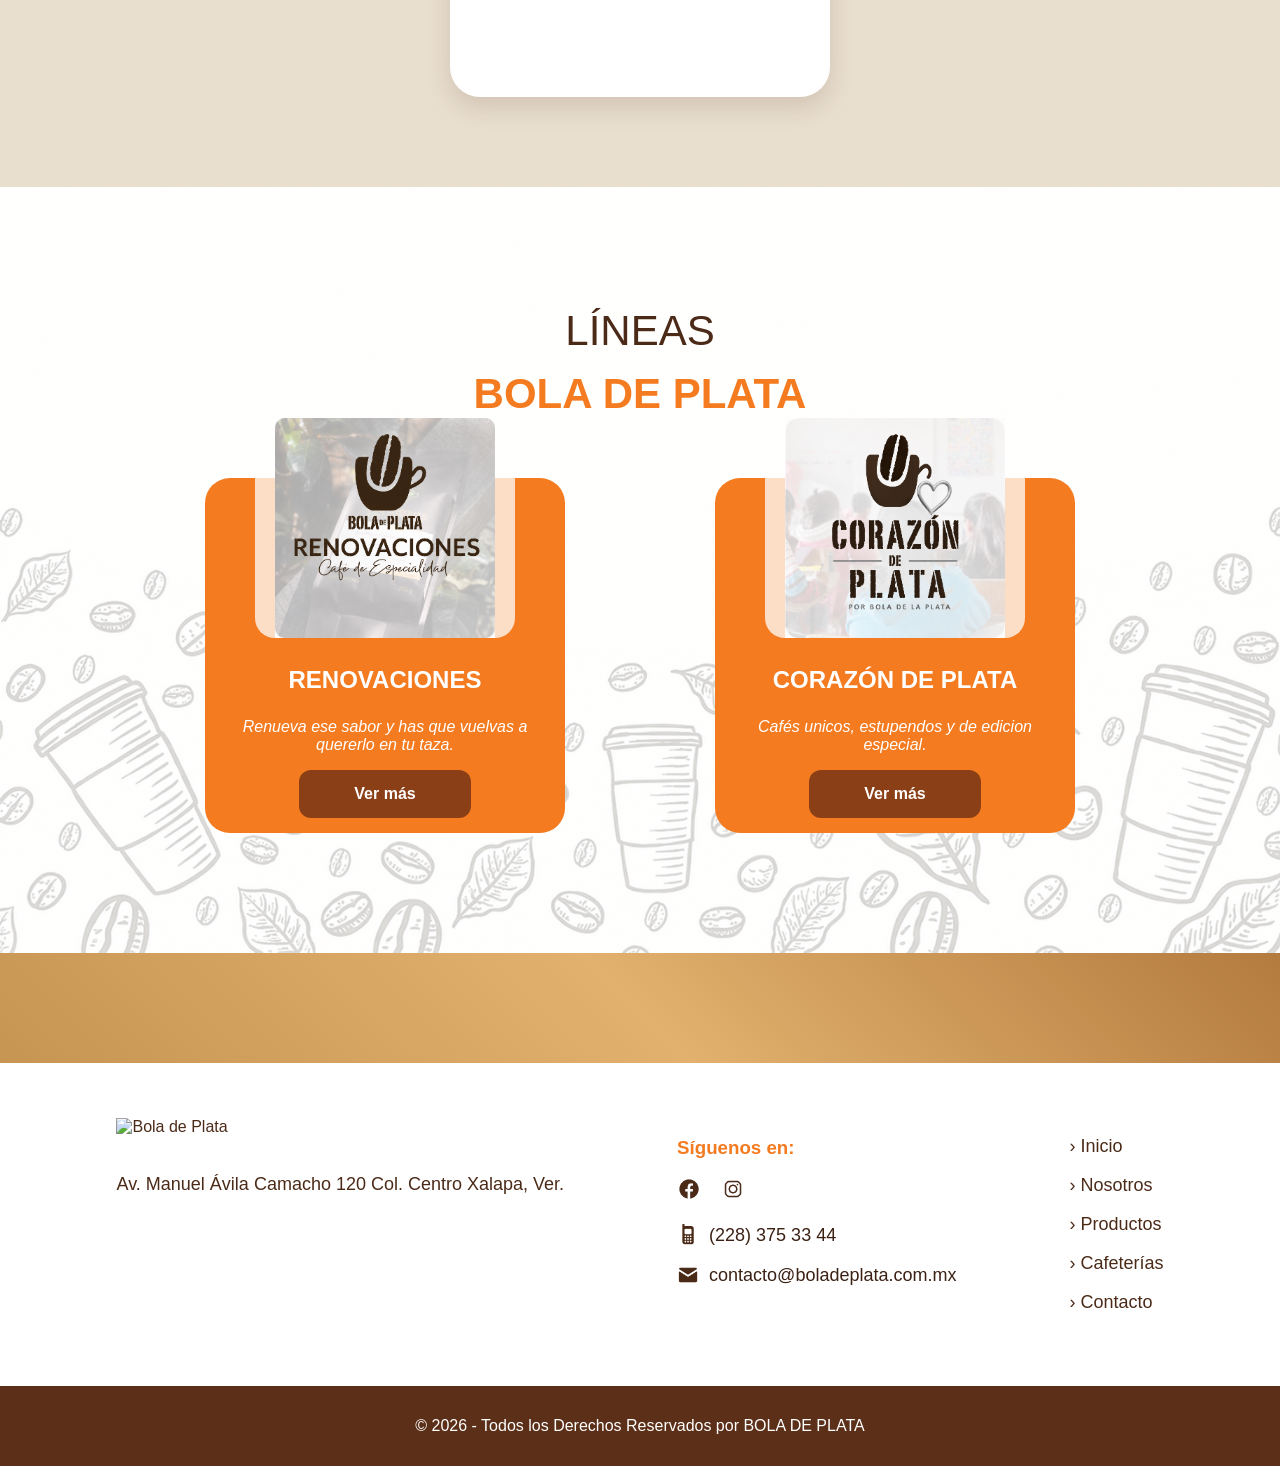
==== commit 0b665859: "Login y productos terminado" ====
--- a/cafeteria.html
+++ b/cafeteria.html
@@ -27,7 +27,7 @@
 <nav class="menu-principal">
     <a href="cafeteria.html" class="activo">Inicio</a>
     <a href="museo.html">Nosotros</a>
-    <a href="productos.html">Tienda</a>
+    <a href="productos.html">Productos</a>
     <a href="sucursales.html">Cafeterías</a>
     <a href="lineas.html">Menú</a>
     <a href="contacto.html">Contacto</a>
@@ -103,33 +103,34 @@
 <section class="productos-inicio animar">
     <h2>NUESTROS</h2>
     <h1>PRODUCTOS ESTRELLA</h1>
-    <a href="productos.html" class="boton-tienda">Ir a tienda</a>
+    <a href="productos.html" class="boton-tienda">Ver productos</a>
 
     <div class="contenedor-productos">
         <div class="producto-inicio">
-            <img src="img/producto1.png" alt="Cosecha Especial">
-            <div class="carrito">🛒</div>
-            <p class="precio">Desde: $230</p>
-            <h3>Cosecha Especial 2025</h3>
-            <p>Café conmemorativo por los 50 años, con acidez luminosa y cuerpo cremoso.</p>
+            <img src="img/productoMezclaGanadora.png" alt="Cosecha Especial">
+            <p class="precio">Desde: $260</p>
+            <h3>Mezcla ganadora</h3>
+            <p>Mezcla premium de granos arábica seleccionados,
+                con notas de chocolate, nuez tostada y un aroma intenso.
+            </p>
             <a href="productos.html">Ver más →</a>
         </div>
 
         <div class="producto-inicio grande">
-            <img src="img/producto2.png" alt="Mezcla Ganadora">
-            <div class="carrito">🛒</div>
-            <p class="precio">Desde: $230</p>
-            <h3>Mezcla Ganadora</h3>
-            <p>Elaborada con granos 100% arábica de estricta altura, intensidad y notas dulces.</p>
+            <img src="img/productoAzucar.png" alt="Mezcla Ganadora">
+            <p class="precio">Desde: $85</p>
+            <h3>Gourmet Vainilla</h3>
+            <p>Café suave de perfil dulce y balanceado,
+                con ligeros matices de vainilla y caramelo.</p>
             <a href="productos.html">Ver más →</a>
         </div>
 
         <div class="producto-inicio">
-            <img src="img/producto3.png" alt="Gourmet">
-            <div class="carrito">🛒</div>
-            <p class="precio">Desde: $97</p>
-            <h3>Gourmet</h3>
-            <p>La mezcla de la casa, con perfil aromático intenso y equilibrado.</p>
+            <img src="img/productoMolido.png" alt="Gourmet">
+            <p class="precio">Desde: $98</p>
+            <h3>Molido Tradicional</h3>
+            <p>La mezcla clásica de la casa,
+                con cuerpo completo y sabor intenso para cualquier momento del día.</p>
             <a href="productos.html">Ver más →</a>
         </div>
     </div>
@@ -141,16 +142,16 @@
 
     <div class="contenedor-lineas">
         <div class="linea">
-            <img src="img/producto2.png" alt="Creaciones">
-            <h3>CREACIONES</h3>
-            <p>Mezclas únicas para quienes buscan experiencias nuevas en cada taza.</p>
+            <img src="img/Renovaciones.png" alt="Creaciones">
+            <h3>RENOVACIONES</h3>
+            <p>Renueva ese sabor y has que vuelvas a quererlo en tu taza.</p>
             <a href="lineas.html">Ver más</a>
         </div>
 
         <div class="linea">
-            <img src="img/producto3.png" alt="Corazón de oro">
+            <img src="img/corazon.png" alt="Corazón de oro">
             <h3>CORAZÓN DE PLATA</h3>
-            <p>Cafés excepcionales, de origen único y edición limitada.</p>
+            <p>Cafés unicos, estupendos y de edicion especial.</p>
             <a href="lineas.html">Ver más</a>
         </div>
     </div>
@@ -161,35 +162,38 @@
 
     <div class="footer-contenido">
         <div>
-            <h2>BOLA DE PLATA</h2>
-            <p>calidad xalapa</p>
-            <p>📍 Av. Manuel Ávila Camacho 120 Col. Centro Xalapa, Ver.</p>
+            <img src="img/logo.png" alt="Bola de Plata" class="logo-footer">
+            <p>Av. Manuel Ávila Camacho 120 Col. Centro Xalapa, Ver.</p>
         </div>
 
         <div>
             <h3>Síguenos en:</h3>
-            <p>f &nbsp;&nbsp; ◎</p>
-            <p>☎ (228) 817 45 33</p>
-            <p>✉ contacto@boladeplata.com.mx</p>
-            <p>Museo Bola de Plata</p>
+            <p class="redes-footer">
+                <img src="img/iconoFace.png" alt="Facebook">
+                <img src="img/iconoInsta.png" alt="Instagram">
+            </p>
+            <p class="dato-footer">
+                <img src="img/iconoTel.png" alt="Teléfono">
+                <a href="tel:2283753344">(228) 375 33 44</a>
+            </p>
+            
+            <p class="dato-footer">
+                <img src="img/iconoCorreo.png" alt="Correo">
+                <a href="mailto:contacto@boladeplata.com.mx">contacto@boladeplata.com.mx</a>
+</p>
         </div>
 
         <div>
             <p>› Inicio</p>
             <p>› Nosotros</p>
-            <p>› Tienda</p>
+            <p>› Productos</p>
             <p>› Cafeterías</p>
-        </div>
-
-        <div>
-            <p>› Iniciar Sesión / Registrarse</p>
-            <p>› Aviso de privacidad</p>
             <p>› Contacto</p>
         </div>
     </div>
 
     <div class="derechos">
-        <p>© 2025 - Todos los Derechos Reservados por BOLA DE PLATA</p>
+        <p>© 2026 - Todos los Derechos Reservados por BOLA DE PLATA</p>
     </div>
 </footer>
 
--- a/css/estilo.css
+++ b/css/estilo.css
@@ -78,6 +78,46 @@
     font-weight: bold;
 }
 
+.boton-menu {
+    position: relative;
+    overflow: hidden;
+    animation: respirar 2s infinite;
+}
+
+.boton-menu::before {
+    content: "";
+    position: absolute;
+    top: -50%;
+    left: -80%;
+    width: 60%;
+    height: 200%;
+    background: rgba(255,255,255,.35);
+    transform: rotate(25deg);
+    transition: .6s;
+}
+
+.boton-menu:hover::before {
+    left: 130%;
+}
+
+.boton-menu:hover {
+    transform: translateY(-5px) scale(1.05);
+    box-shadow: 0 0 25px rgba(244,123,32,.8);
+}
+
+@keyframes respirar {
+    0% {
+        box-shadow: 0 0 0 rgba(244,123,32,.4);
+    }
+
+    50% {
+        box-shadow: 0 0 22px rgba(244,123,32,.8);
+    }
+
+    100% {
+        box-shadow: 0 0 0 rgba(244,123,32,.4);
+    }
+}
 .hero {
     height: 720px;
     background: url("../img/Fondo.png");
@@ -416,7 +456,11 @@
 }
 
 .lineas-inicio {
-    background: white;
+    background:
+        linear-gradient(rgba(255,255,255,.82), rgba(255,255,255,.82)),
+        url("../img/FondoFinal.png");
+    background-size: cover;
+    background-position: center bottom;
     padding: 120px 40px;
     text-align: center;
 }
@@ -491,6 +535,18 @@
     height: 110px;
     background: linear-gradient(45deg, #c79552, #e1b16d, #b47b3f);
 }
+.logo-footer {
+    width: 350px;
+    height: auto;
+    margin-bottom: 20px;
+}
+
+.redes-footer img {
+    width: 24px;
+    height: 24px;
+    margin-right: 15px;
+    object-fit: contain;
+}
 
 .footer-contenido {
     display: flex;
@@ -504,6 +560,26 @@
     font-size: 42px;
     margin: 0;
     color: #4b2b18;
+}
+.dato-footer {
+    display: flex;
+    align-items: center;
+    gap: 10px;
+}
+
+.dato-footer img {
+    width: 22px;
+    height: 22px;
+    object-fit: contain;
+}
+
+.dato-footer a {
+    color: #3b2114;
+    text-decoration: none;
+}
+
+.dato-footer a:hover {
+    color: #f47b20;
 }
 
 .footer-contenido h3 {
@@ -648,4 +724,62 @@
     0% { transform: translateY(0); }
     50% { transform: translateY(-12px); }
     100% { transform: translateY(0); }
+}
+
+.productos-sugeridos {
+    padding: 80px 120px;
+    background: #f8f5ef;
+}
+
+.productos-sugeridos h1 {
+    color: #3b3b3b;
+    font-size: 34px;
+    margin-bottom: 50px;
+}
+
+.grid-productos {
+    display: grid;
+    grid-template-columns: repeat(4, 1fr);
+    gap: 38px;
+    margin-bottom: 50px;
+}
+
+.producto-card {
+    background: white;
+    border-radius: 22px;
+    overflow: hidden;
+    box-shadow: 0 8px 25px rgba(0,0,0,.08);
+    transition: .4s;
+}
+
+.producto-card:hover {
+    transform: translateY(-12px);
+    box-shadow: 0 15px 35px rgba(0,0,0,.15);
+}
+
+.producto-card img {
+    width: 100%;
+    height: 330px;
+    object-fit: cover;
+    background: #eee;
+}
+
+.info-producto {
+    padding: 28px;
+    text-align: center;
+}
+
+.categoria {
+    color: #d45b12;
+    font-size: 16px;
+}
+
+.info-producto h2 {
+    color: black;
+    font-size: 24px;
+}
+
+.precio-producto {
+    color: #d45b12;
+    font-size: 22px;
 }
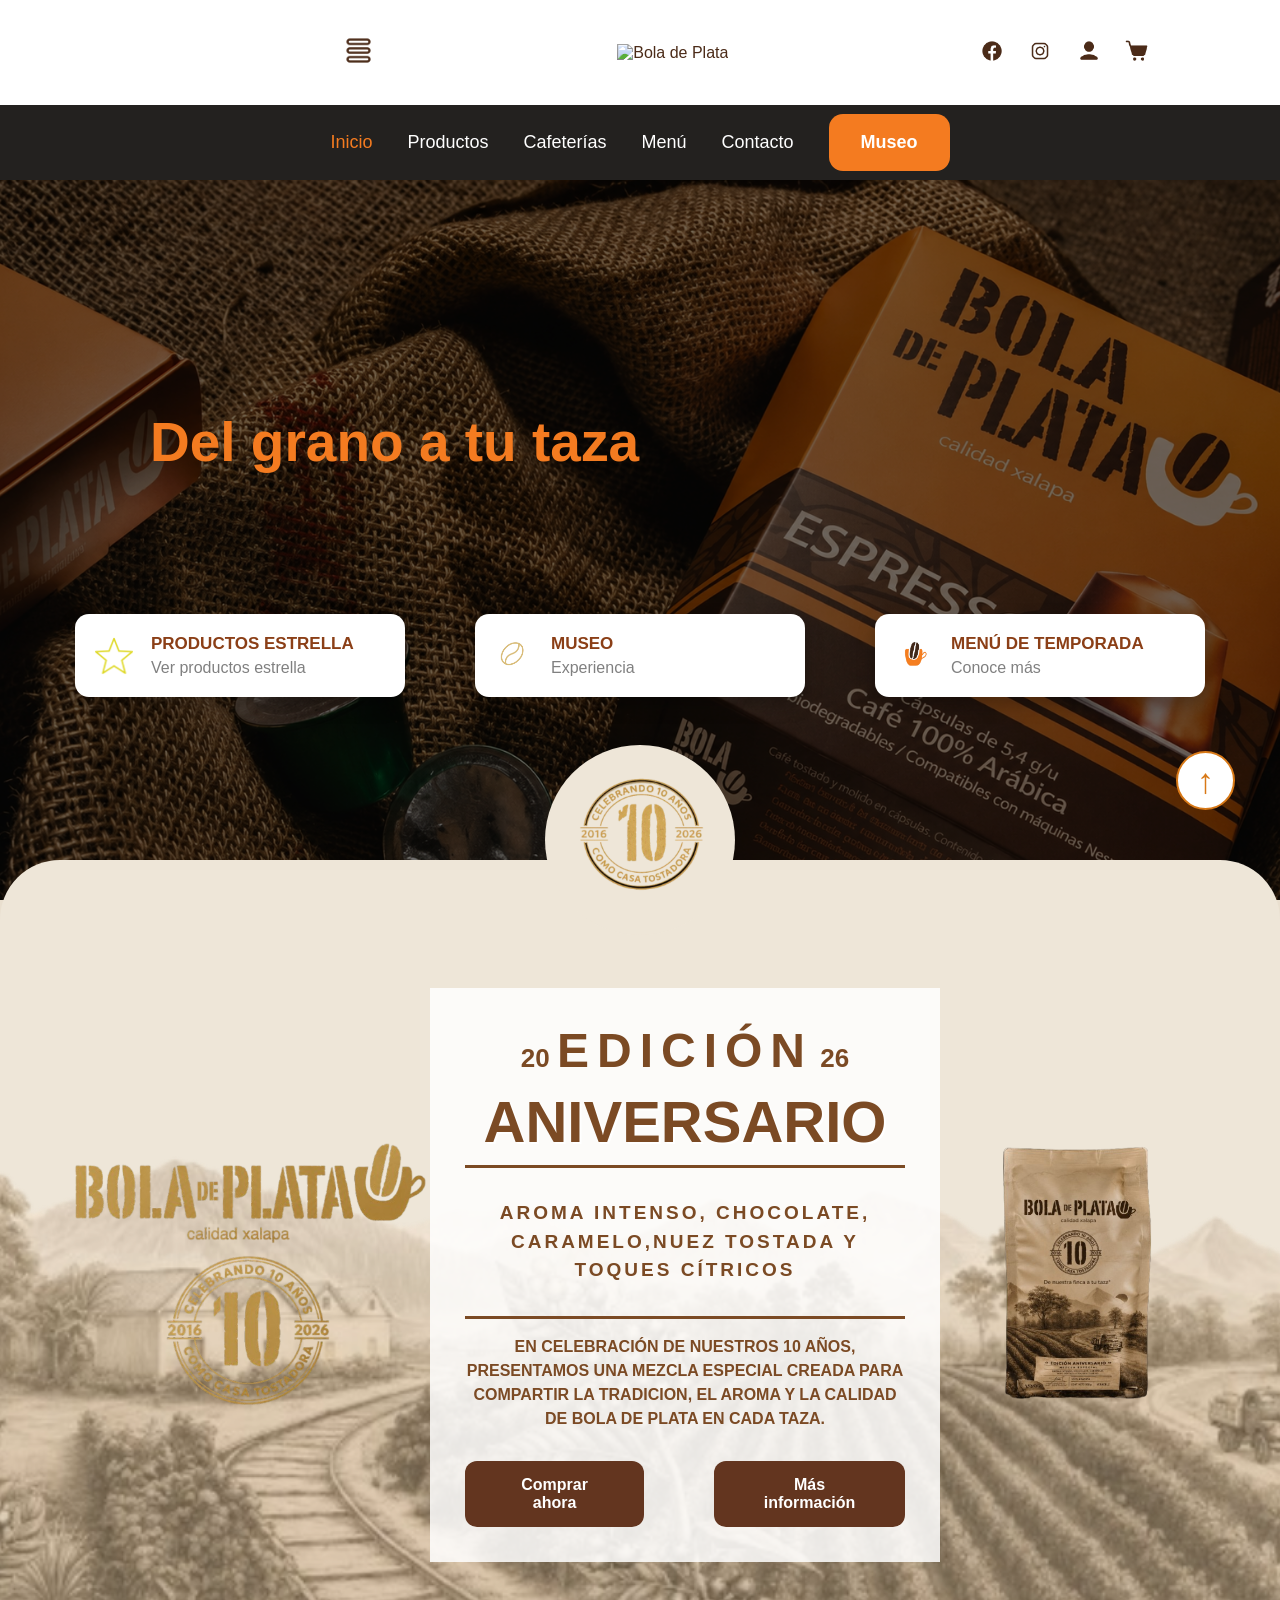
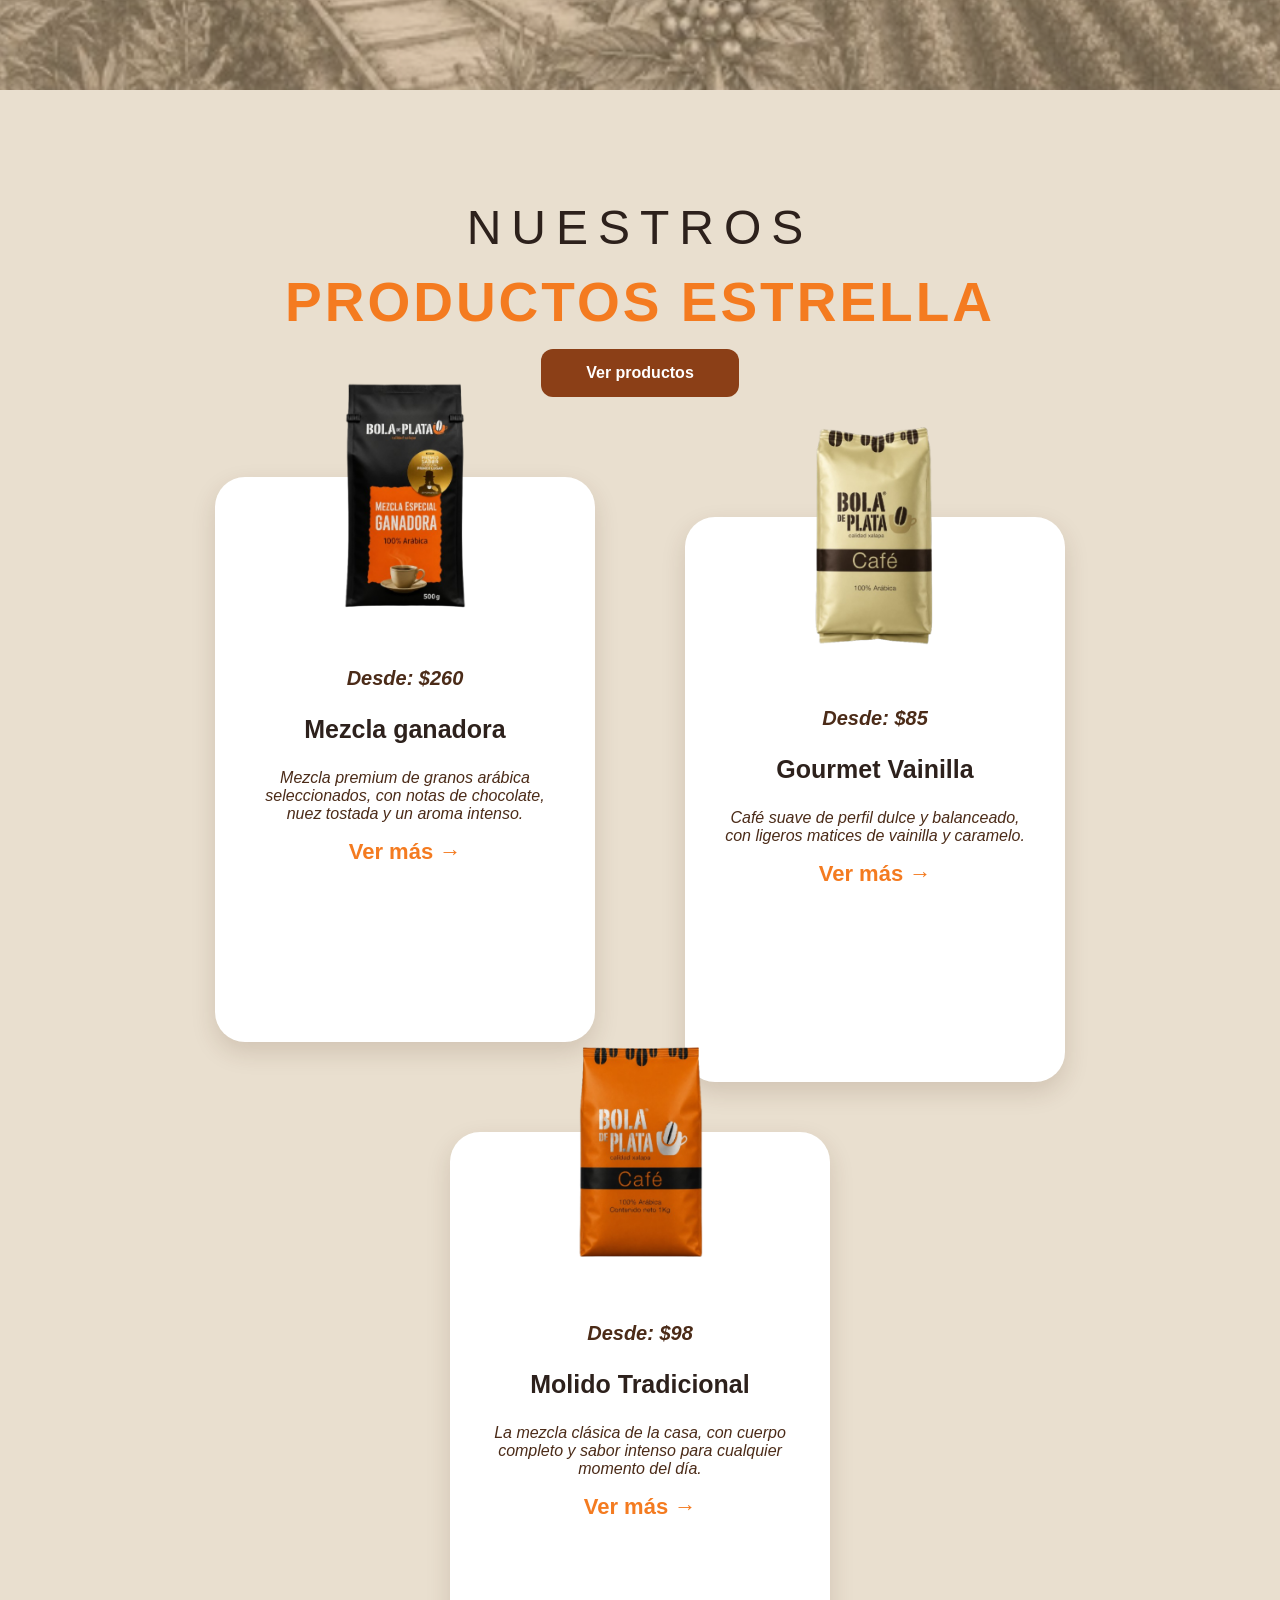
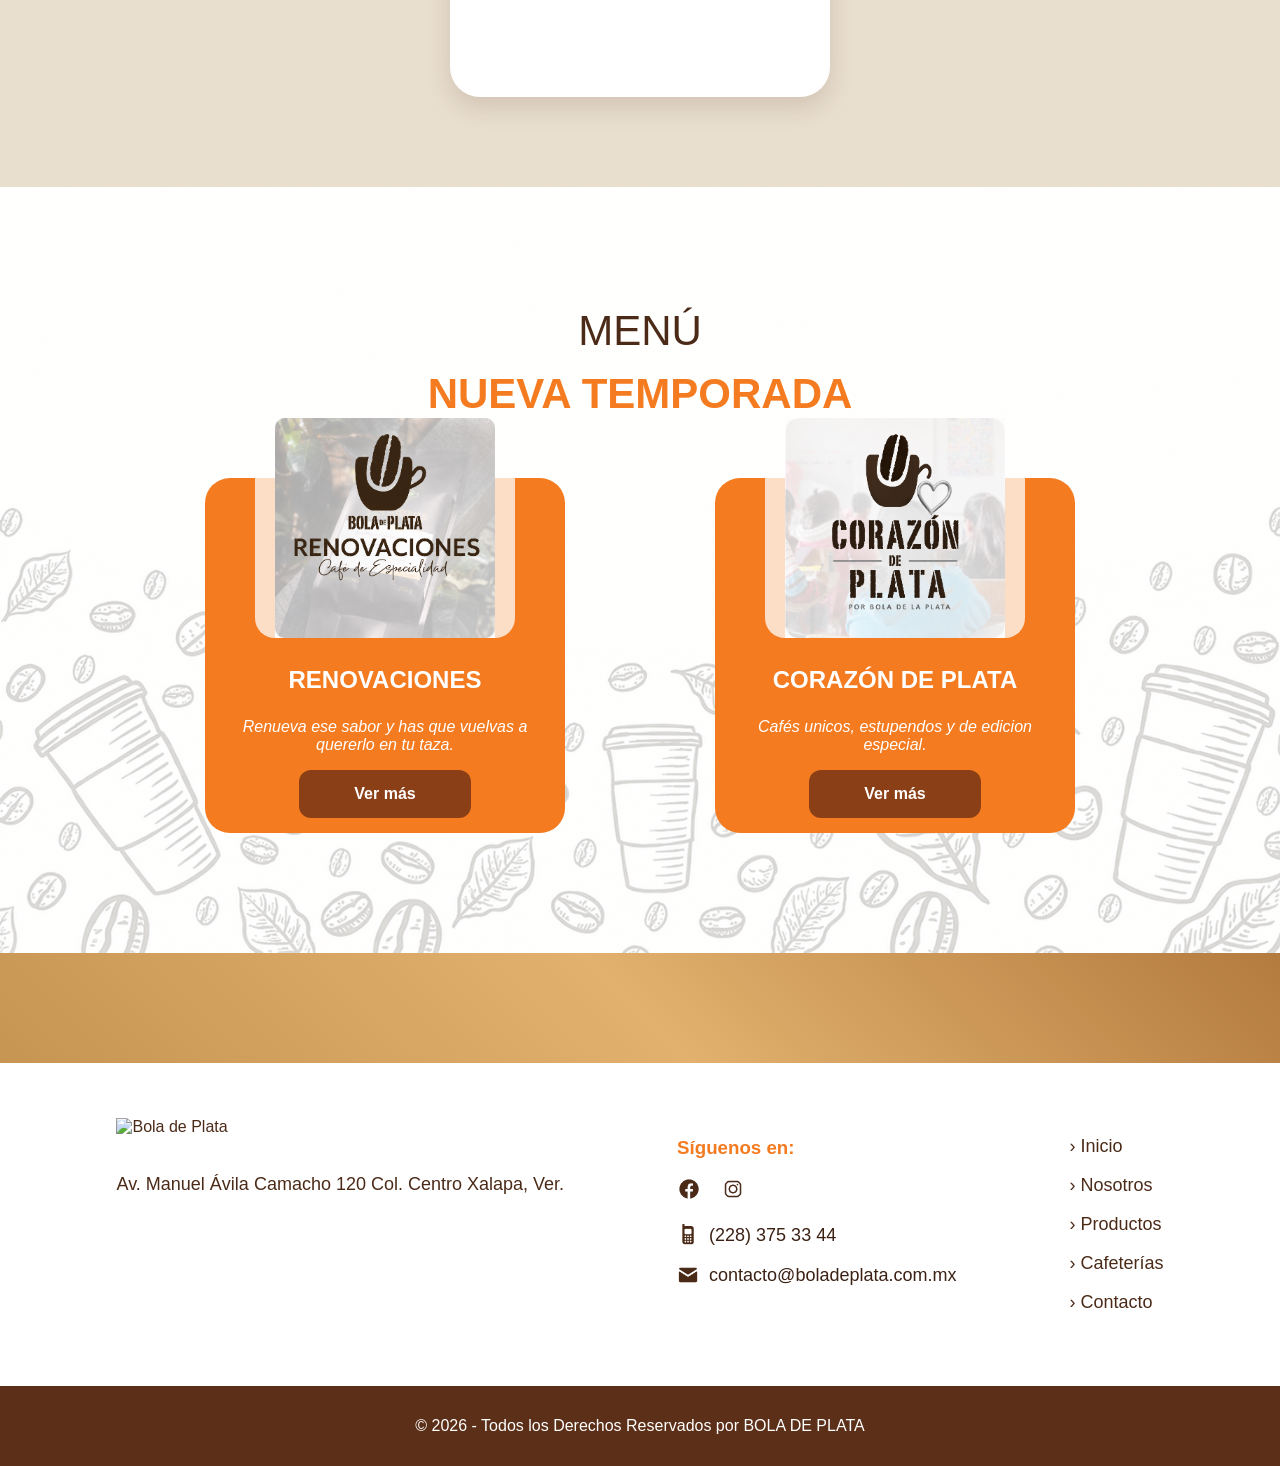
==== commit 560069e4: "Filtro en productos, menu y museo terminado" ====
--- a/cafeteria.html
+++ b/cafeteria.html
@@ -26,7 +26,6 @@
 
 <nav class="menu-principal">
     <a href="cafeteria.html" class="activo">Inicio</a>
-    <a href="museo.html">Nosotros</a>
     <a href="productos.html">Productos</a>
     <a href="sucursales.html">Cafeterías</a>
     <a href="lineas.html">Menú</a>
@@ -61,7 +60,7 @@
         <a href="lineas.html" class="tarjeta-hero">
             <img src="img/iconoCafe.png" alt="Líneas" class="icono-hero">
             <div>
-                <h3>LÍNEAS BOLA DE PLATA</h3>
+                <h3>MENÚ DE TEMPORADA</h3>
                 <p>Conoce más</p>
             </div>
         </a>
@@ -137,8 +136,8 @@
 </section>
 
 <section class="lineas-inicio animar">
-    <h2>LÍNEAS</h2>
-    <h1>BOLA DE PLATA</h1>
+    <h2>MENÚ</h2>
+    <h1>NUEVA TEMPORADA</h1>
 
     <div class="contenedor-lineas">
         <div class="linea">
--- a/css/estilo.css
+++ b/css/estilo.css
@@ -782,4 +782,130 @@
 .precio-producto {
     color: #d45b12;
     font-size: 22px;
+}
+
+.museo-pagina {
+    background: #eee6d8;
+    min-height: 650px;
+    padding: 90px 70px;
+    display: flex;
+    justify-content: center;
+    align-items: center;
+    gap: 35px;
+}
+
+.museo-lateral img {
+    width: 330px;
+    height: 430px;
+    object-fit: contain;
+    padding: 30px;
+    box-sizing: border-box;
+    border-radius: 28px;
+    background: #eee6d8;
+}
+
+.cuadro-museo {
+    background: white;
+    width: 540px;
+    text-align: center;
+    padding: 45px 35px;
+    box-shadow: 0 10px 25px rgba(0,0,0,.12);
+}
+
+.cuadro-museo h4 {
+    color: #7b4a24;
+    font-size: 22px;
+    margin: 0;
+}
+
+.cuadro-museo h1 {
+    color: #7b4a24;
+    font-size: 58px;
+    margin: 5px 0;
+    letter-spacing: 6px;
+}
+
+.cuadro-museo h2 {
+    color: #7b4a24;
+    font-size: 34px;
+    margin: 0 0 20px;
+}
+
+.cuadro-museo h3 {
+    color: #7b4a24;
+    letter-spacing: 3px;
+}
+
+.cuadro-museo p {
+    color: #7b4a24;
+    font-weight: bold;
+    line-height: 1.5;
+}
+
+.cuadro-museo hr {
+    border: none;
+    height: 3px;
+    background: #7b4a24;
+    margin: 25px 0;
+}
+
+.botones-museo a {
+    background: #63351f;
+    color: white;
+    padding: 15px 30px;
+    border-radius: 12px;
+    text-decoration: none;
+    margin: 10px;
+    display: inline-block;
+    font-weight: bold;
+}
+
+.botones-museo a:hover {
+    background: #f47b20;
+}
+.filtros-productos {
+    text-align: center;
+    margin-top: -30px;
+    margin-bottom: 40px;
+}
+.temporada {
+    background: #eee6d8;
+    padding: 90px 40px;
+    text-align: center;
+    min-height: 650px;
+}
+
+.temporada h1 {
+    color: #5b321f;
+    font-size: 58px;
+    margin: 0;
+    font-weight: bold;
+}
+
+.temporada h2 {
+    color: #5b321f;
+    font-size: 42px;
+    margin: 0 0 60px;
+    font-weight: normal;
+    letter-spacing: 2px;
+}
+
+.productos-temporada {
+    display: flex;
+    justify-content: center;
+    gap: 65px;
+    flex-wrap: wrap;
+}
+
+.temporada-card img {
+    width: 330px;
+    height: 430px;
+    object-fit: cover;
+    border-radius: 40px;
+    transition: .4s;
+}
+
+.temporada-card img:hover {
+    transform: translateY(-12px) scale(1.03);
+    box-shadow: 0 18px 35px rgba(0,0,0,.25);
 }
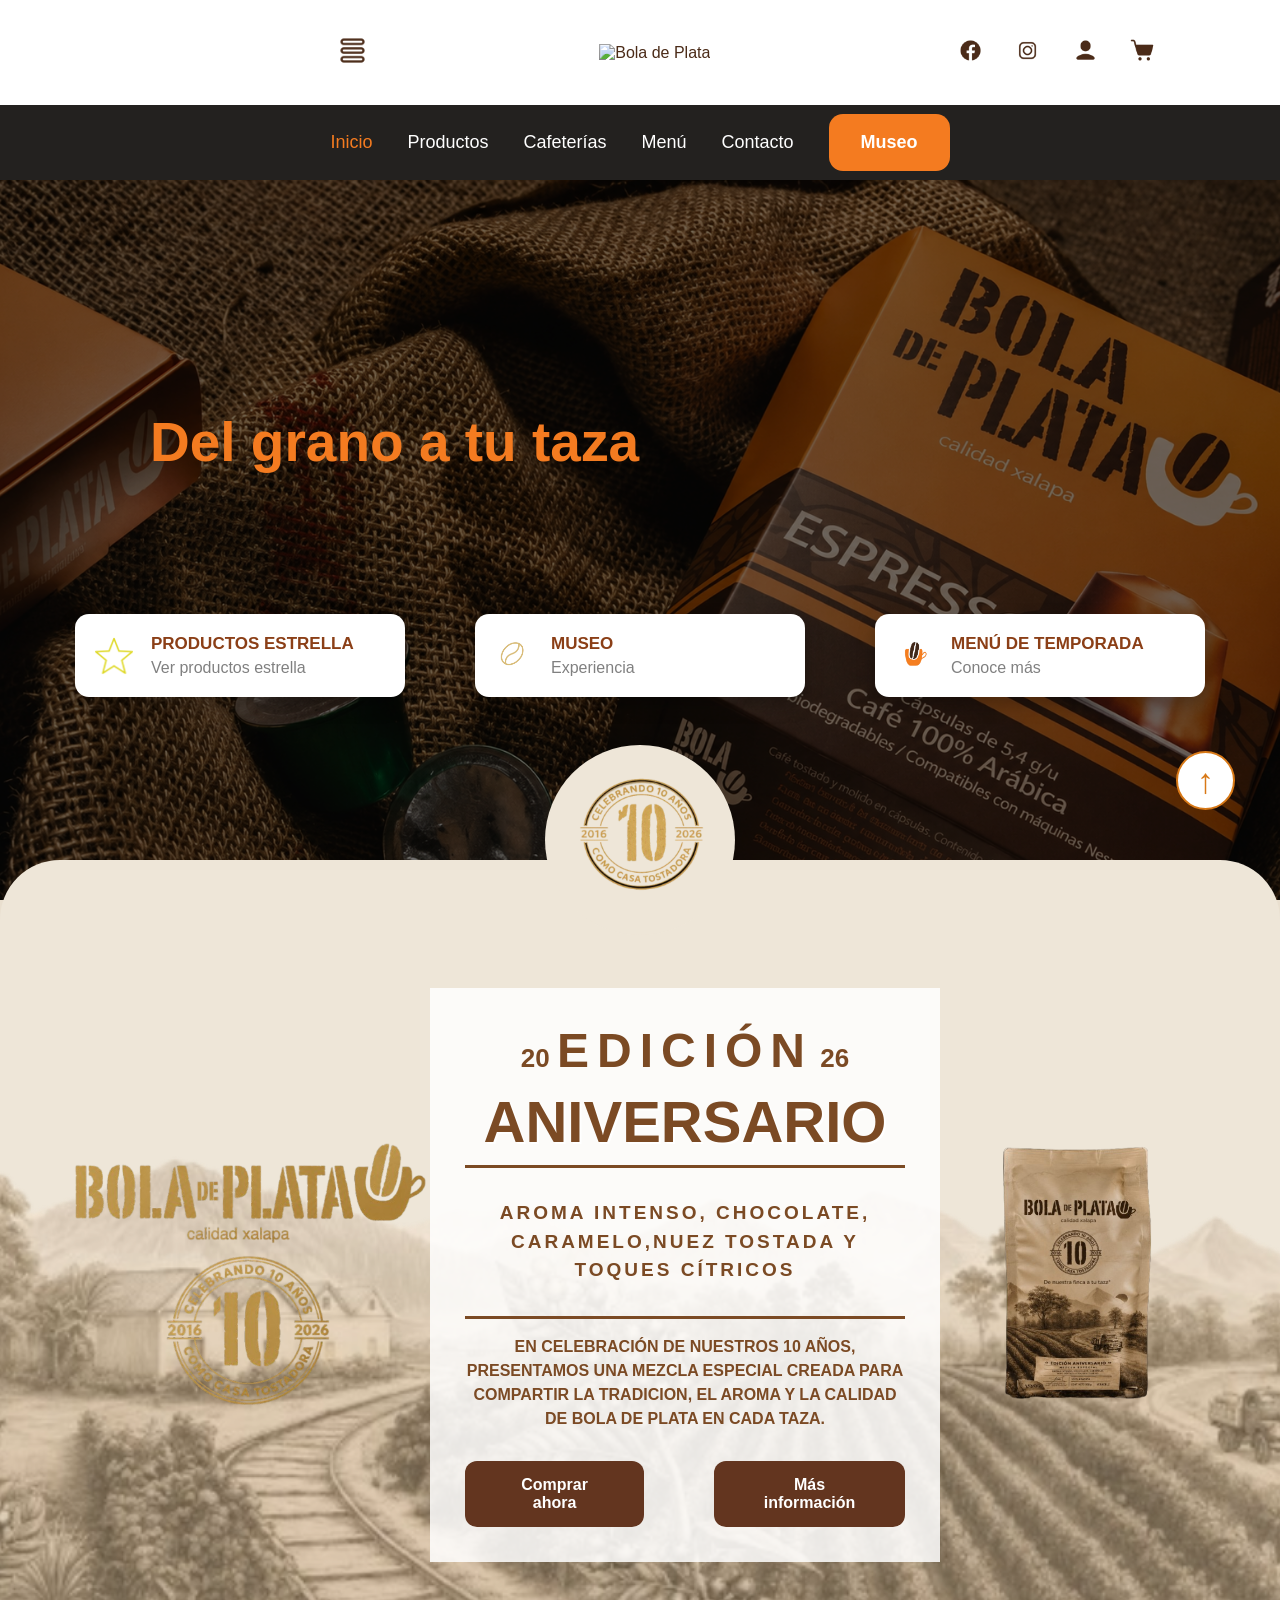
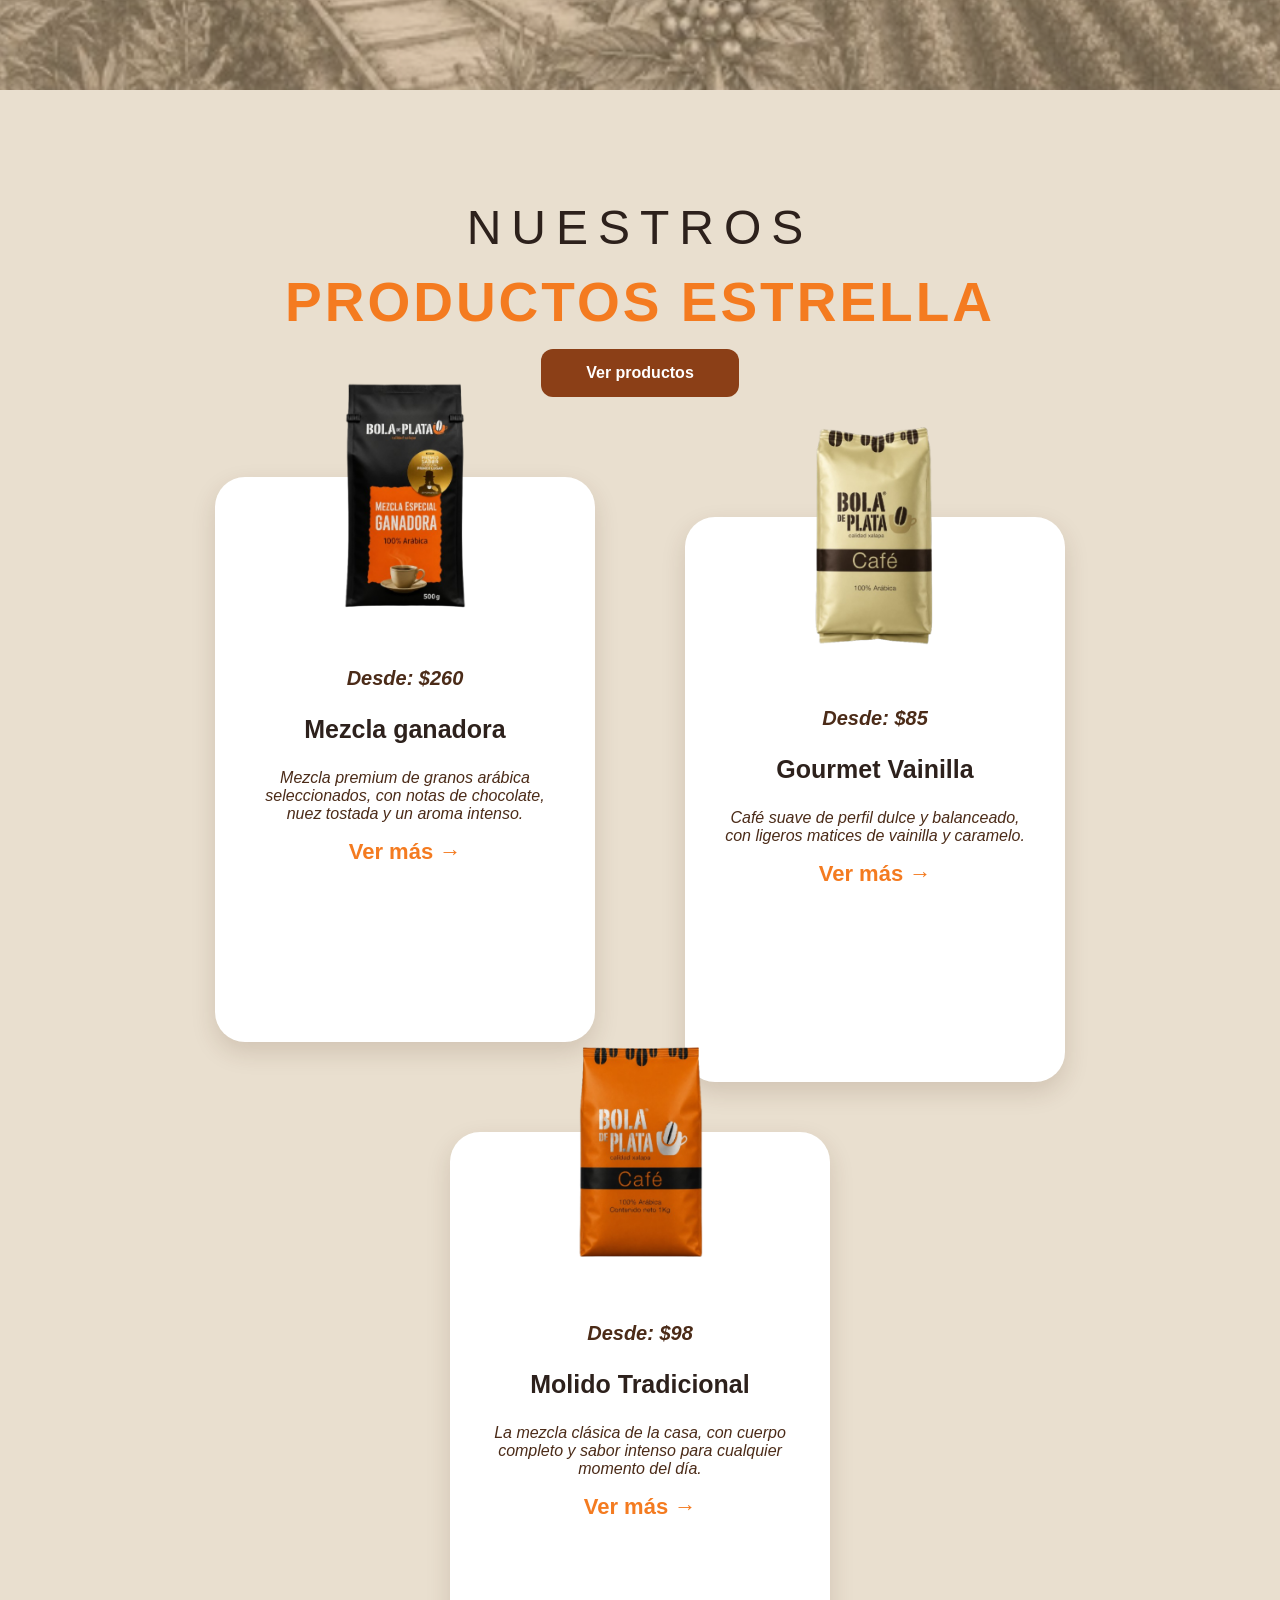
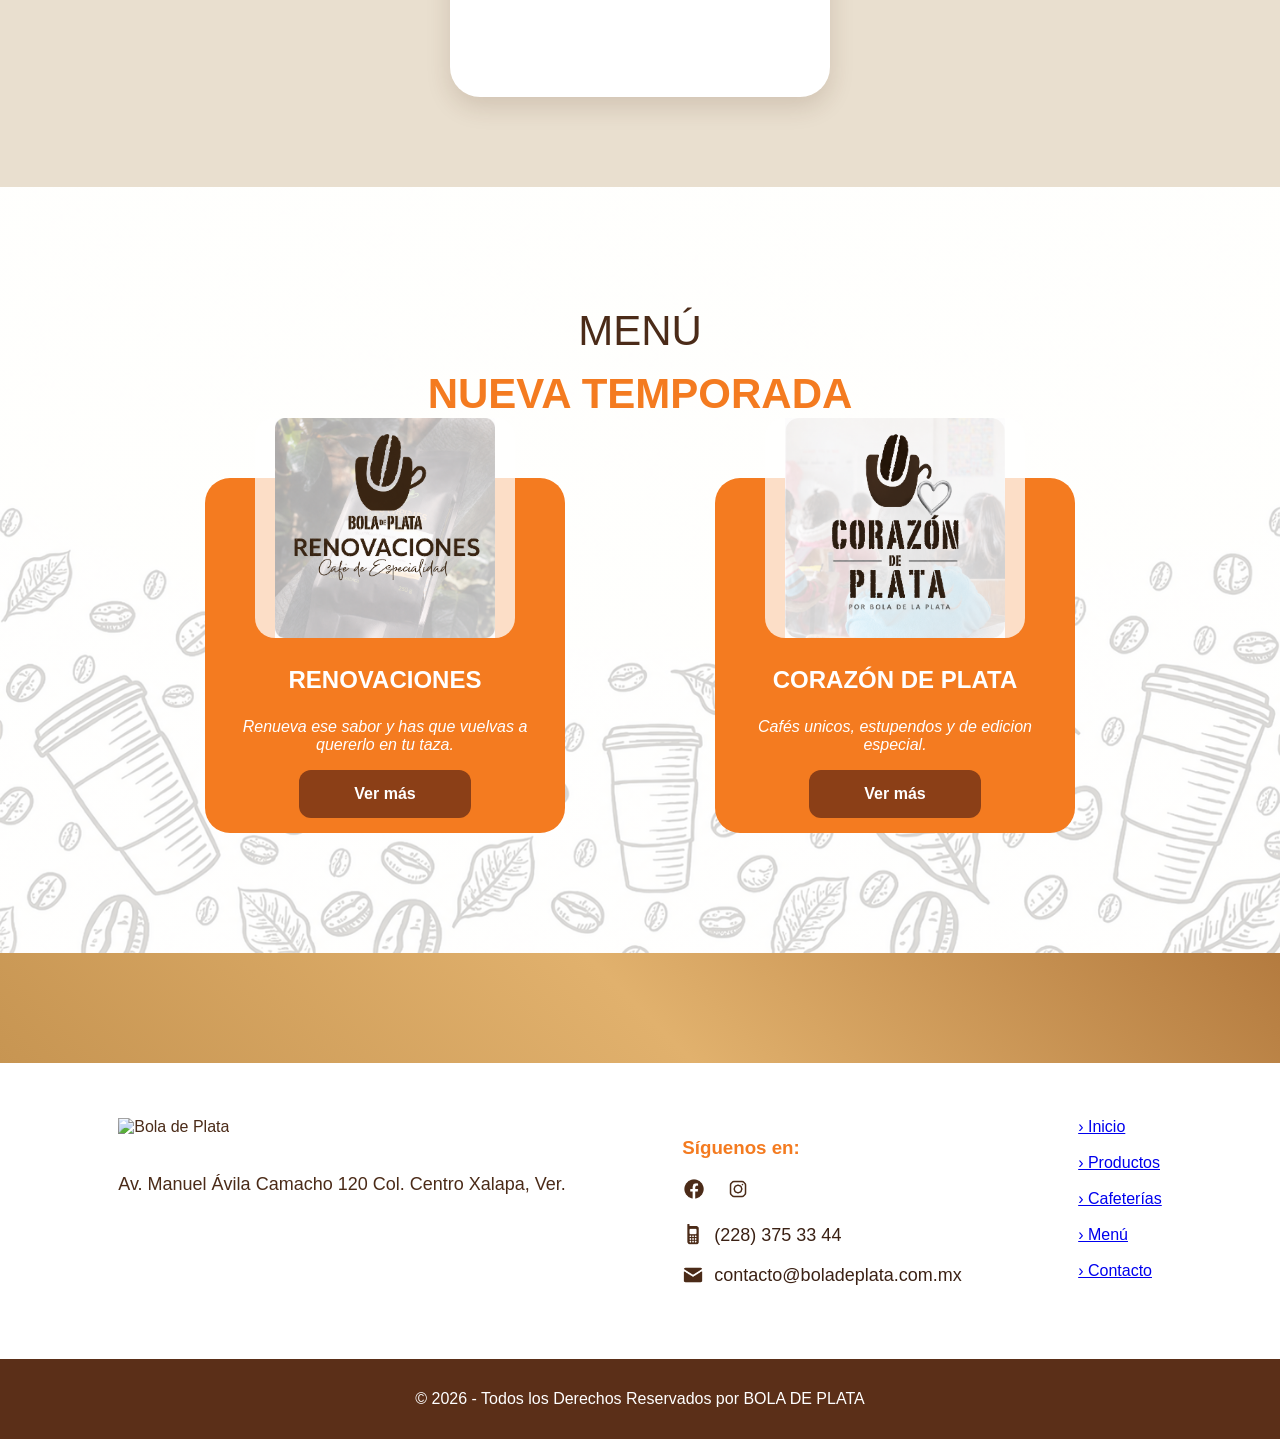
==== commit 60689ce6: "Pagina Bola de Plata terminada" ====
--- a/cafeteria.html
+++ b/cafeteria.html
@@ -17,10 +17,21 @@
     </div>
 
     <div class="iconos">
-        <img src="img/iconoFace.png" alt="Facebook">
-        <img src="img/iconoInsta.png" alt="Instagram">
-        <img src="img/iconoUsuario.png" alt="Usuario">
-        <img src="img/iconoCarrito.png" alt="Carrito">
+        <a href="https://www.facebook.com/" target="_blank">
+            <img src="img/iconoFace.png" alt="Facebook">
+        </a>
+        
+        <a href="https://www.instagram.com/" target="_blank">
+            <img src="img/iconoInsta.png" alt="Instagram">
+        </a>
+        
+        <a href="contacto.html">
+            <img src="img/iconoUsuario.png" alt="Usuario">
+        </a>
+        
+        <a href="sucursales.html">
+            <img src="img/iconoCarrito.png" alt="Carrito">
+        </a>
     </div>
 </header>
 
@@ -168,8 +179,13 @@
         <div>
             <h3>Síguenos en:</h3>
             <p class="redes-footer">
-                <img src="img/iconoFace.png" alt="Facebook">
-                <img src="img/iconoInsta.png" alt="Instagram">
+                <a href="https://www.facebook.com/" target="_blank">
+                    <img src="img/iconoFace.png" alt="Facebook">
+                </a>
+                
+                <a href="https://www.instagram.com/" target="_blank">
+                    <img src="img/iconoInsta.png" alt="Instagram">
+                </a>
             </p>
             <p class="dato-footer">
                 <img src="img/iconoTel.png" alt="Teléfono">
@@ -183,11 +199,15 @@
         </div>
 
         <div>
-            <p>› Inicio</p>
-            <p>› Nosotros</p>
-            <p>› Productos</p>
-            <p>› Cafeterías</p>
-            <p>› Contacto</p>
+            <a href="cafeteria.html">› Inicio</a>
+            <p></p>
+            <a href="productos.html">› Productos</a>
+            <p></p>
+            <a href="sucursales.html">› Cafeterías</a>
+            <p></p>
+            <a href="lineas.html">› Menú</a>
+            <p></p>
+            <a href="contacto.html">› Contacto</a>
         </div>
     </div>
 
--- a/css/estilo.css
+++ b/css/estilo.css
@@ -131,6 +131,17 @@
     height: 38px;
     object-fit: contain;
 }
+.iconos a {
+    text-decoration: none;
+}
+
+.iconos img {
+    width: 25px;
+    height: 25px;
+    object-fit: contain;
+    margin-left: 18px;
+    cursor: pointer;
+}
 
 .capa-oscura {
     position: absolute;
@@ -186,6 +197,18 @@
 .tarjeta-hero span {
     color: #d8a449;
     font-size: 35px;
+}
+.redes-footer a {
+    text-decoration: none;
+}
+
+.footer a {
+    color: #3b2114;
+    text-decoration: none;
+}
+
+.footer a:hover {
+    color: #f47b20;
 }
 
 .tarjeta-hero h3 {
@@ -225,7 +248,15 @@
     border-radius: 60px 60px 0 0;
     z-index: 1;
 }
-
+#buscadorSucursales {
+    display: block;
+    width: 420px;
+    margin: 0 auto 45px;
+    padding: 15px;
+    border: 1px solid #c7b9a6;
+    border-radius: 12px;
+    font-size: 16px;
+}   
 
 
 .sello {
@@ -908,4 +939,126 @@
 .temporada-card img:hover {
     transform: translateY(-12px) scale(1.03);
     box-shadow: 0 18px 35px rgba(0,0,0,.25);
+}
+.sucursales-pagina {
+    background: #f8f5ef;
+    padding: 80px 120px;
+}
+
+.sucursales-pagina h1 {
+    font-size: 48px;
+    color: #5b321f;
+    text-align: center;
+    margin-bottom: 50px;
+}
+
+.grid-sucursales {
+    display: grid;
+    grid-template-columns: repeat(2, 1fr);
+    gap: 38px;
+}
+
+.sucursal-card {
+    background: white;
+    border-radius: 22px;
+    overflow: hidden;
+    box-shadow: 0 8px 25px rgba(0,0,0,.08);
+    transition: .4s;
+}
+
+.sucursal-card:hover {
+    transform: translateY(-10px);
+}
+
+.sucursal-card img {
+    width: 100%;
+    height: 280px;
+    object-fit: cover;
+}
+
+.info-sucursal {
+    padding: 28px;
+}
+
+.info-sucursal h2 {
+    color: #5b321f;
+}
+
+.info-sucursal p {
+    color: #3b2114;
+    line-height: 1.5;
+}
+.contacto-pagina {
+    background:
+        linear-gradient(rgba(255,255,255,.88), rgba(255,255,255,.88)),
+        url("../img/FondoFinal.png");
+    background-size: cover;
+    background-position: center;
+    min-height: 650px;
+    padding: 90px 40px;
+}
+
+.formulario-contacto {
+    width: 700px;
+    margin: auto;
+    text-align: center;
+}
+
+.formulario-contacto h1 {
+    color: #8b3f17;
+    font-size: 34px;
+}
+
+.formulario-contacto p {
+    color: #777;
+    font-weight: bold;
+}
+
+.formulario-contacto form {
+    width: 100%;
+    margin-top: 25px;
+    text-align: left;
+}
+
+.formulario-contacto label {
+    color: #8b3f17;
+    font-weight: bold;
+    font-size: 20px;
+}
+
+.formulario-contacto input,
+.formulario-contacto textarea {
+    width: 100%;
+    padding: 12px;
+    margin: 10px 0 25px;
+    border: 1px solid #999;
+    border-radius: 4px;
+    font-size: 16px;
+}
+
+.formulario-contacto textarea {
+    height: 90px;
+    resize: none;
+}
+
+.formulario-contacto button {
+    display: block;
+    margin: 10px auto;
+    background: #8b3f17;
+    color: white;
+    border: none;
+    padding: 15px 55px;
+    border-radius: 18px;
+    font-weight: bold;
+    cursor: pointer;
+}
+
+.formulario-contacto button:hover {
+    background: #f47b20;
+}
+
+#mensaje {
+    color: #8b3f17;
+    font-weight: bold;
+    margin-top: 20px;
 }
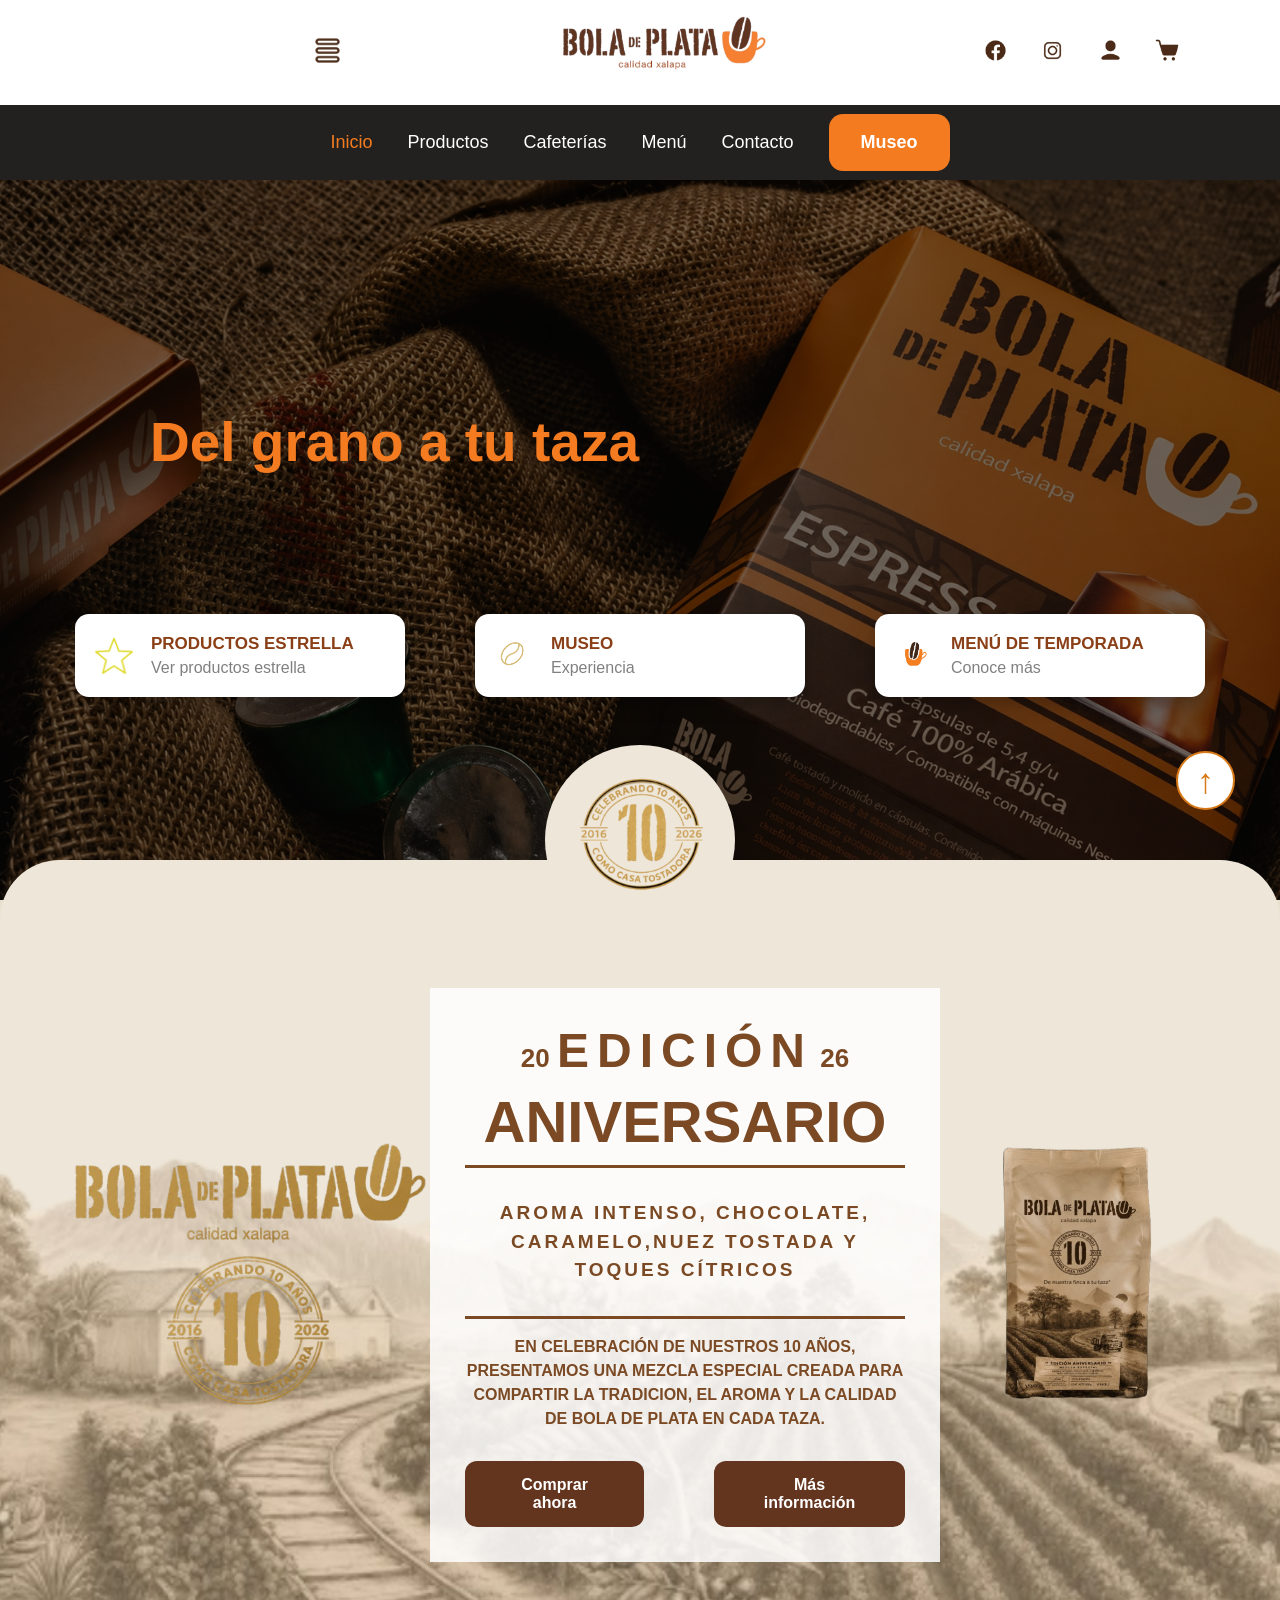
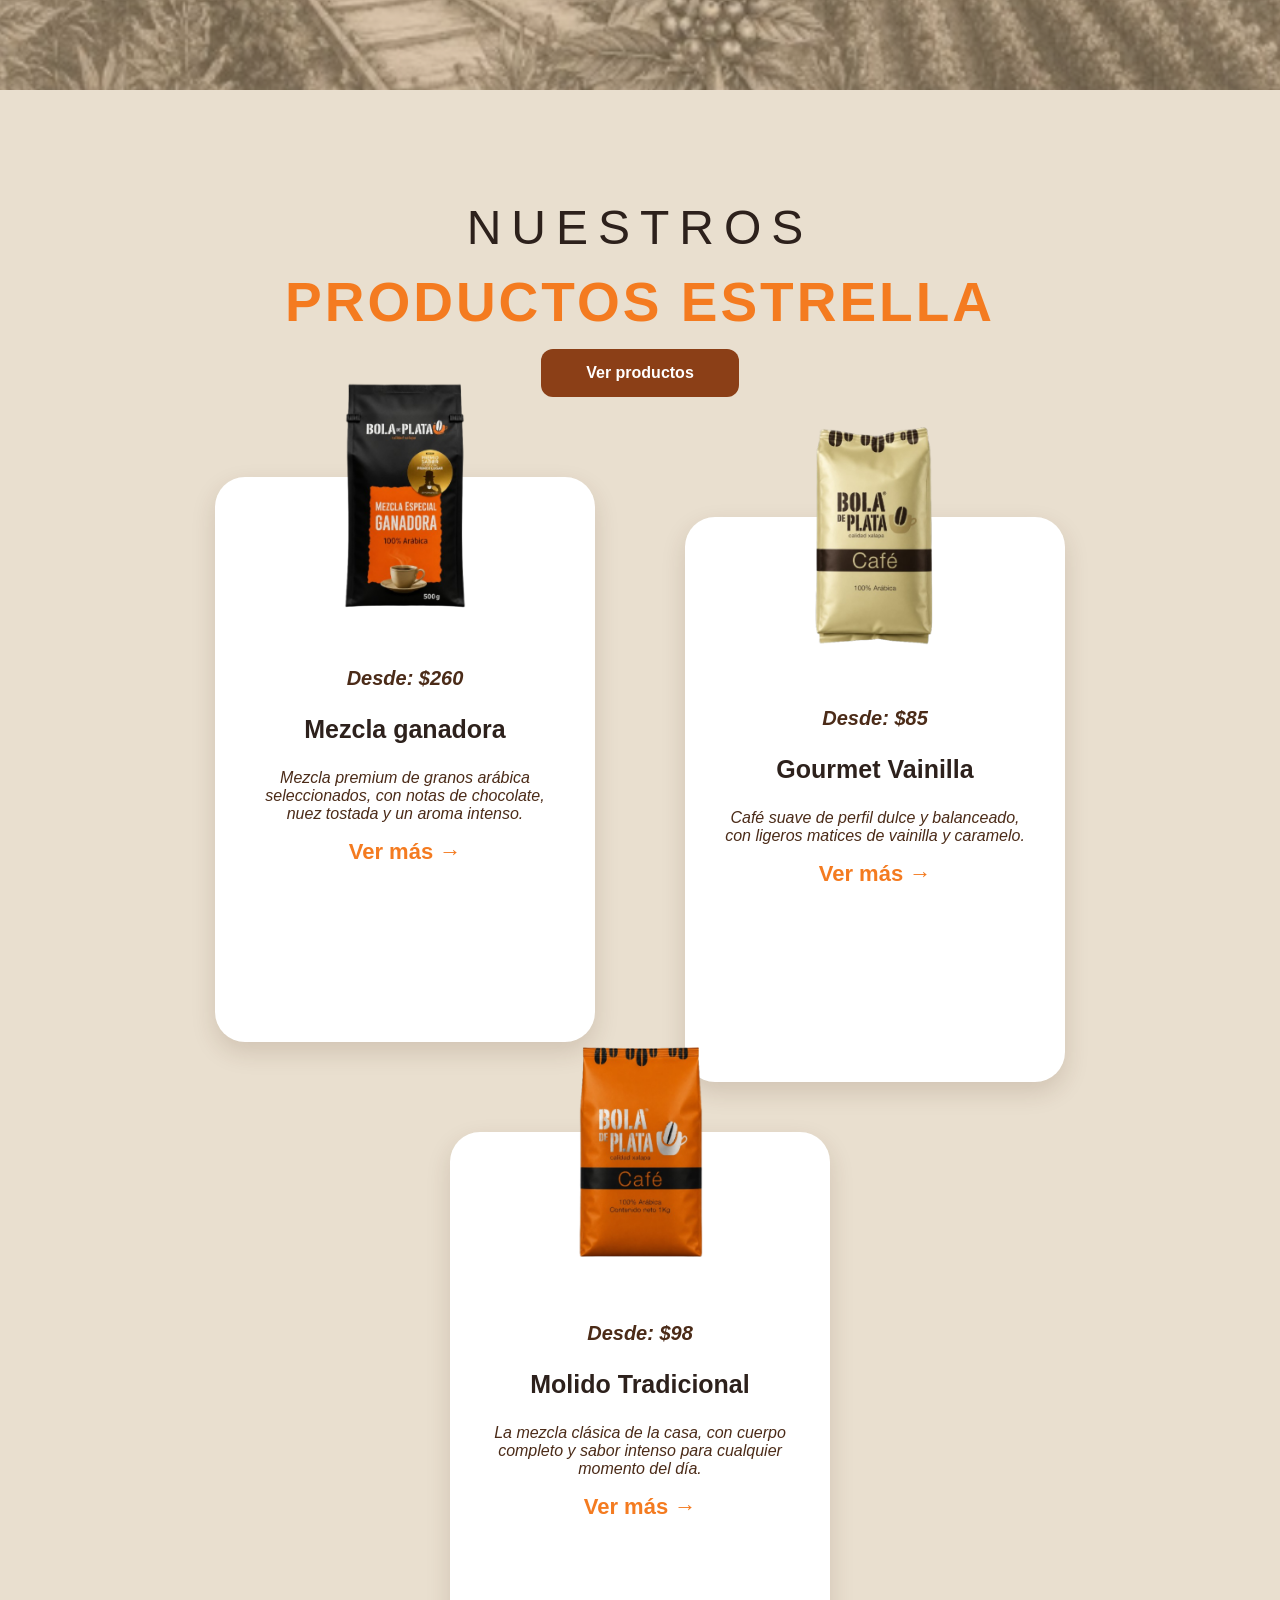
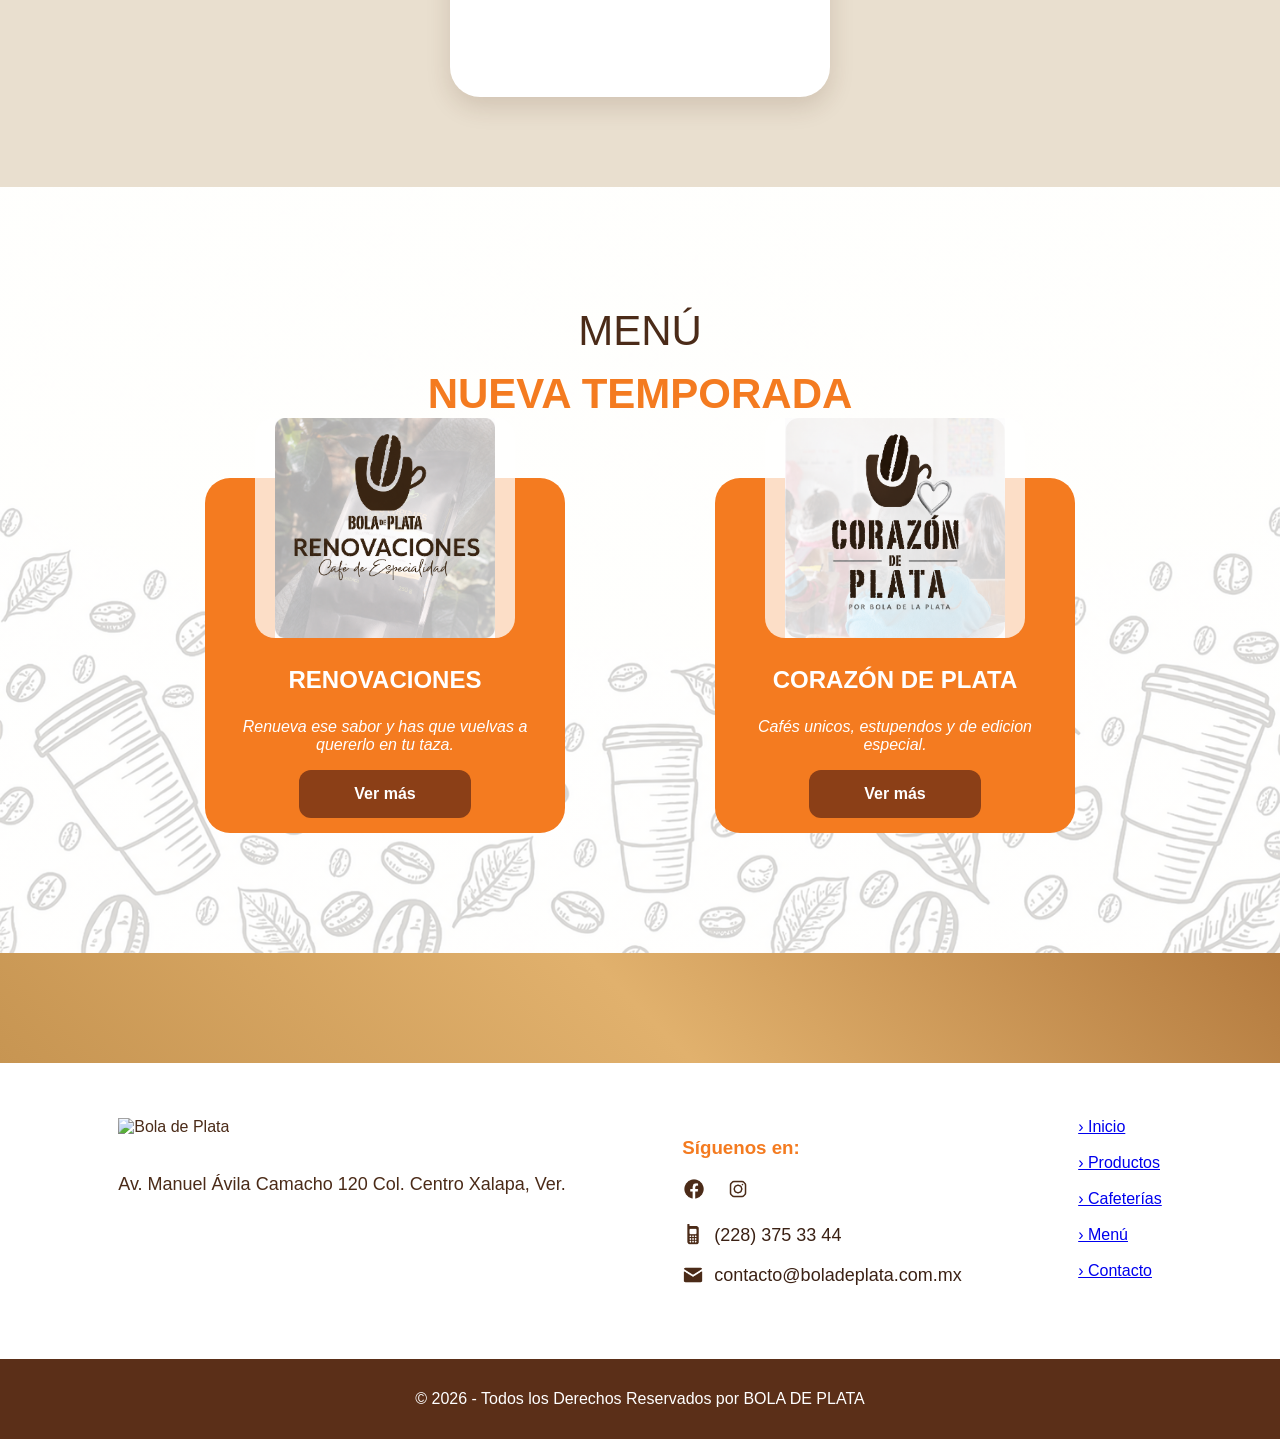
==== commit 8a6e752c: "Proyecto completo" ====
--- a/cafeteria.html
+++ b/cafeteria.html
@@ -13,7 +13,7 @@
     </div>
 
     <div class="logo-centro">
-        <img src="img/logo.png" alt="Bola de Plata">
+        <img src="img/Logo.png" alt="Bola de Plata">
     </div>
 
     <div class="iconos">
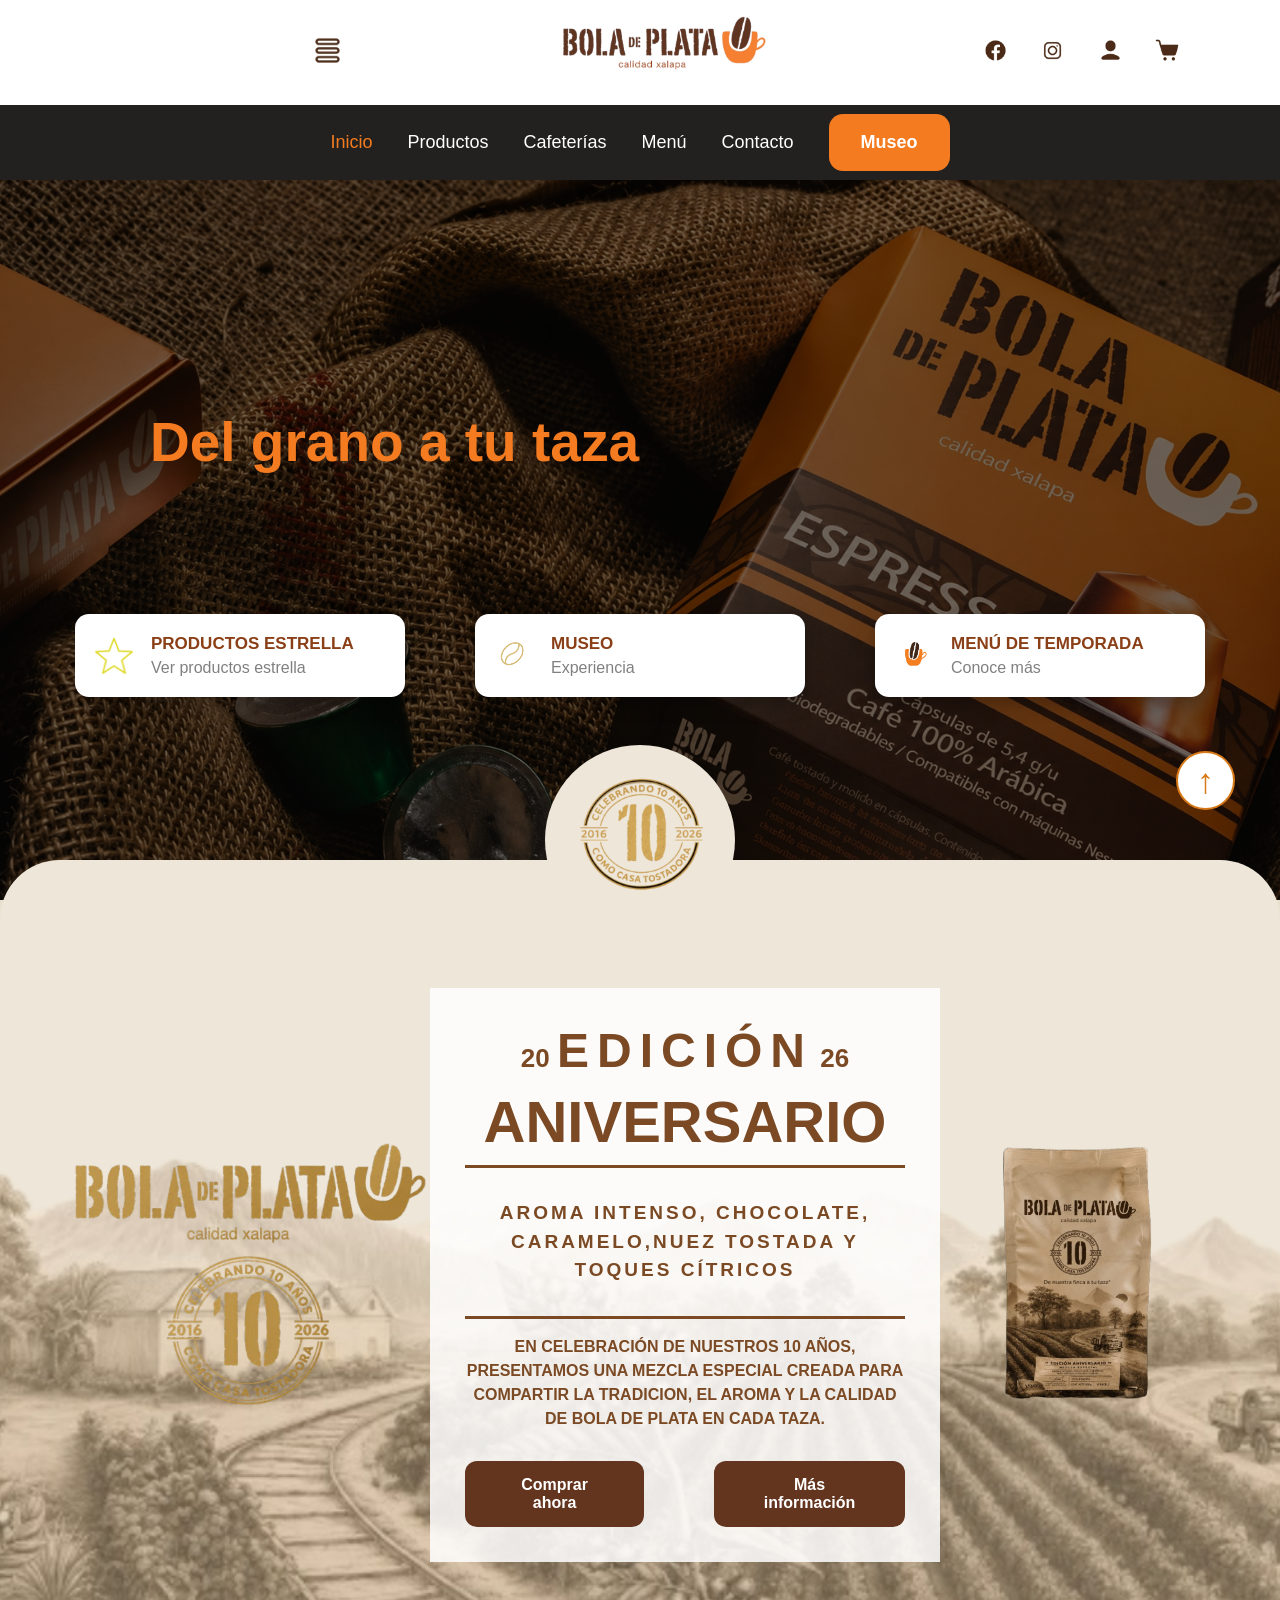
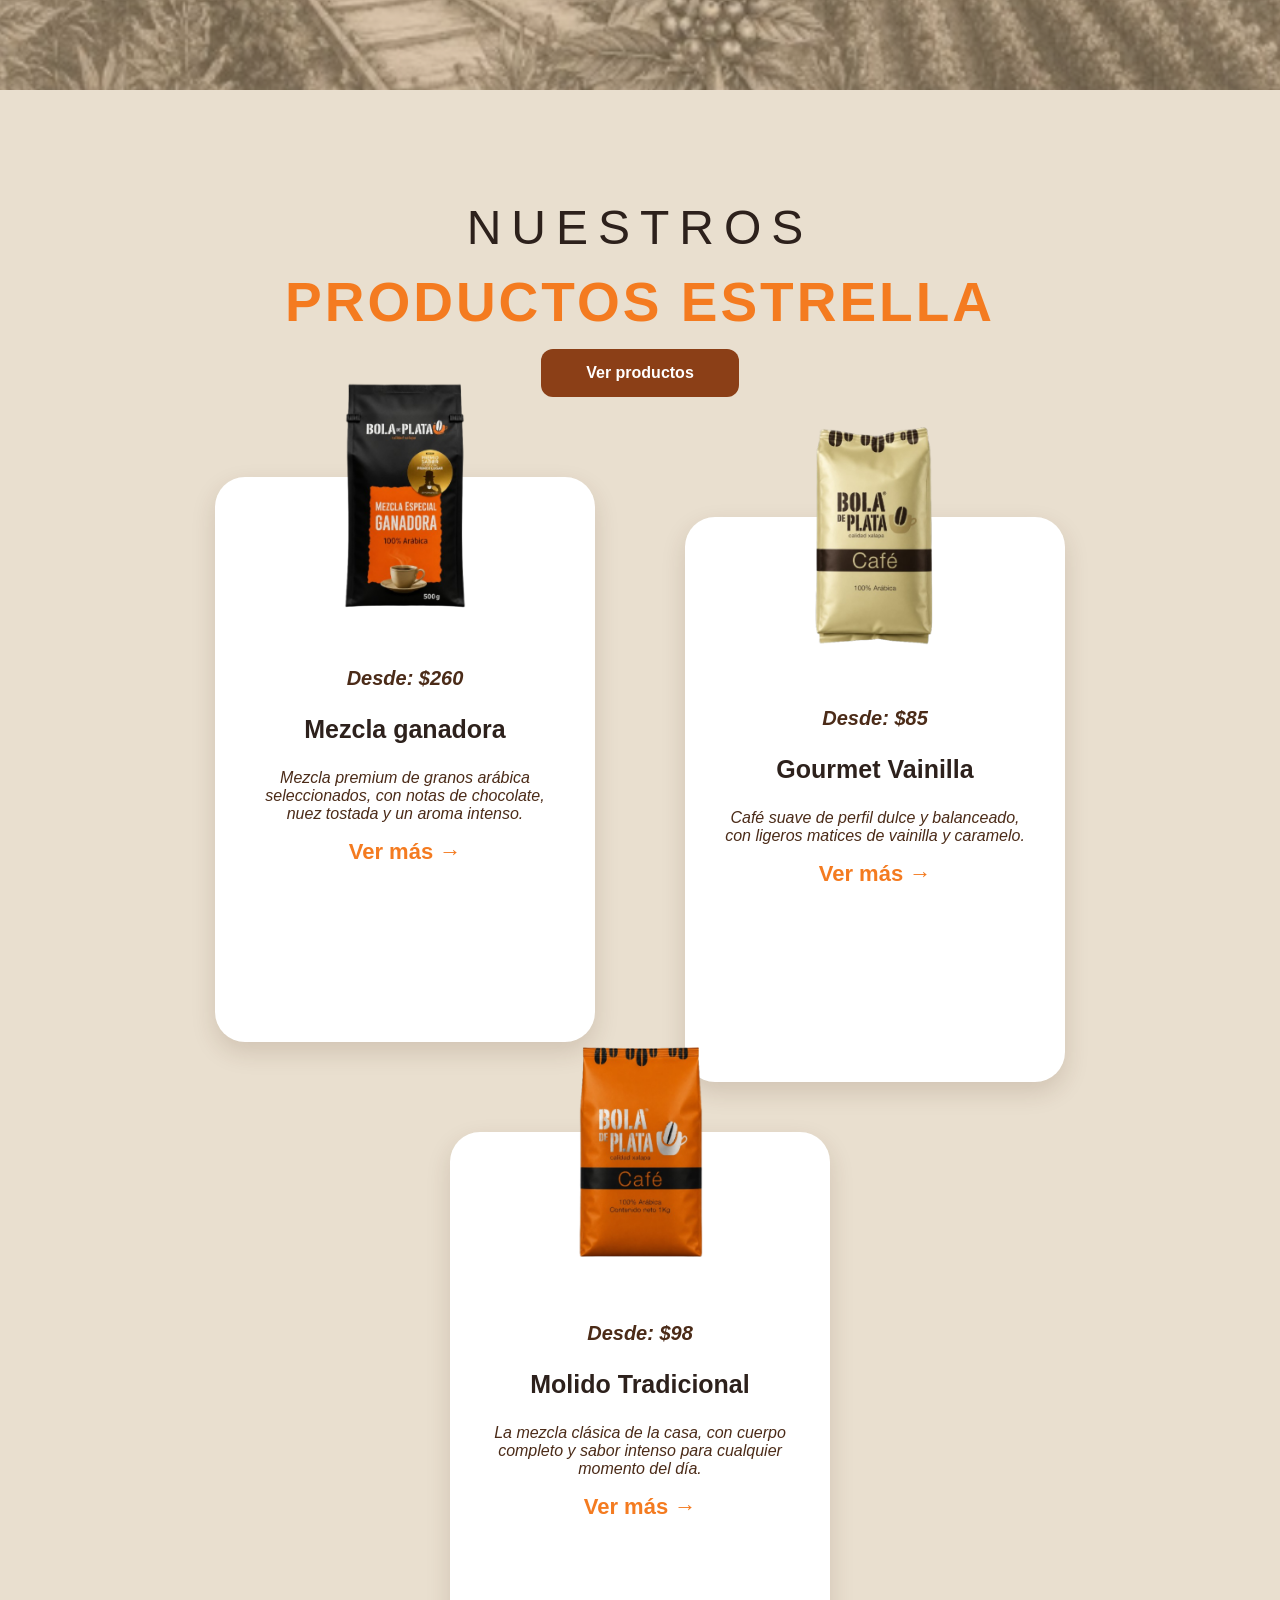
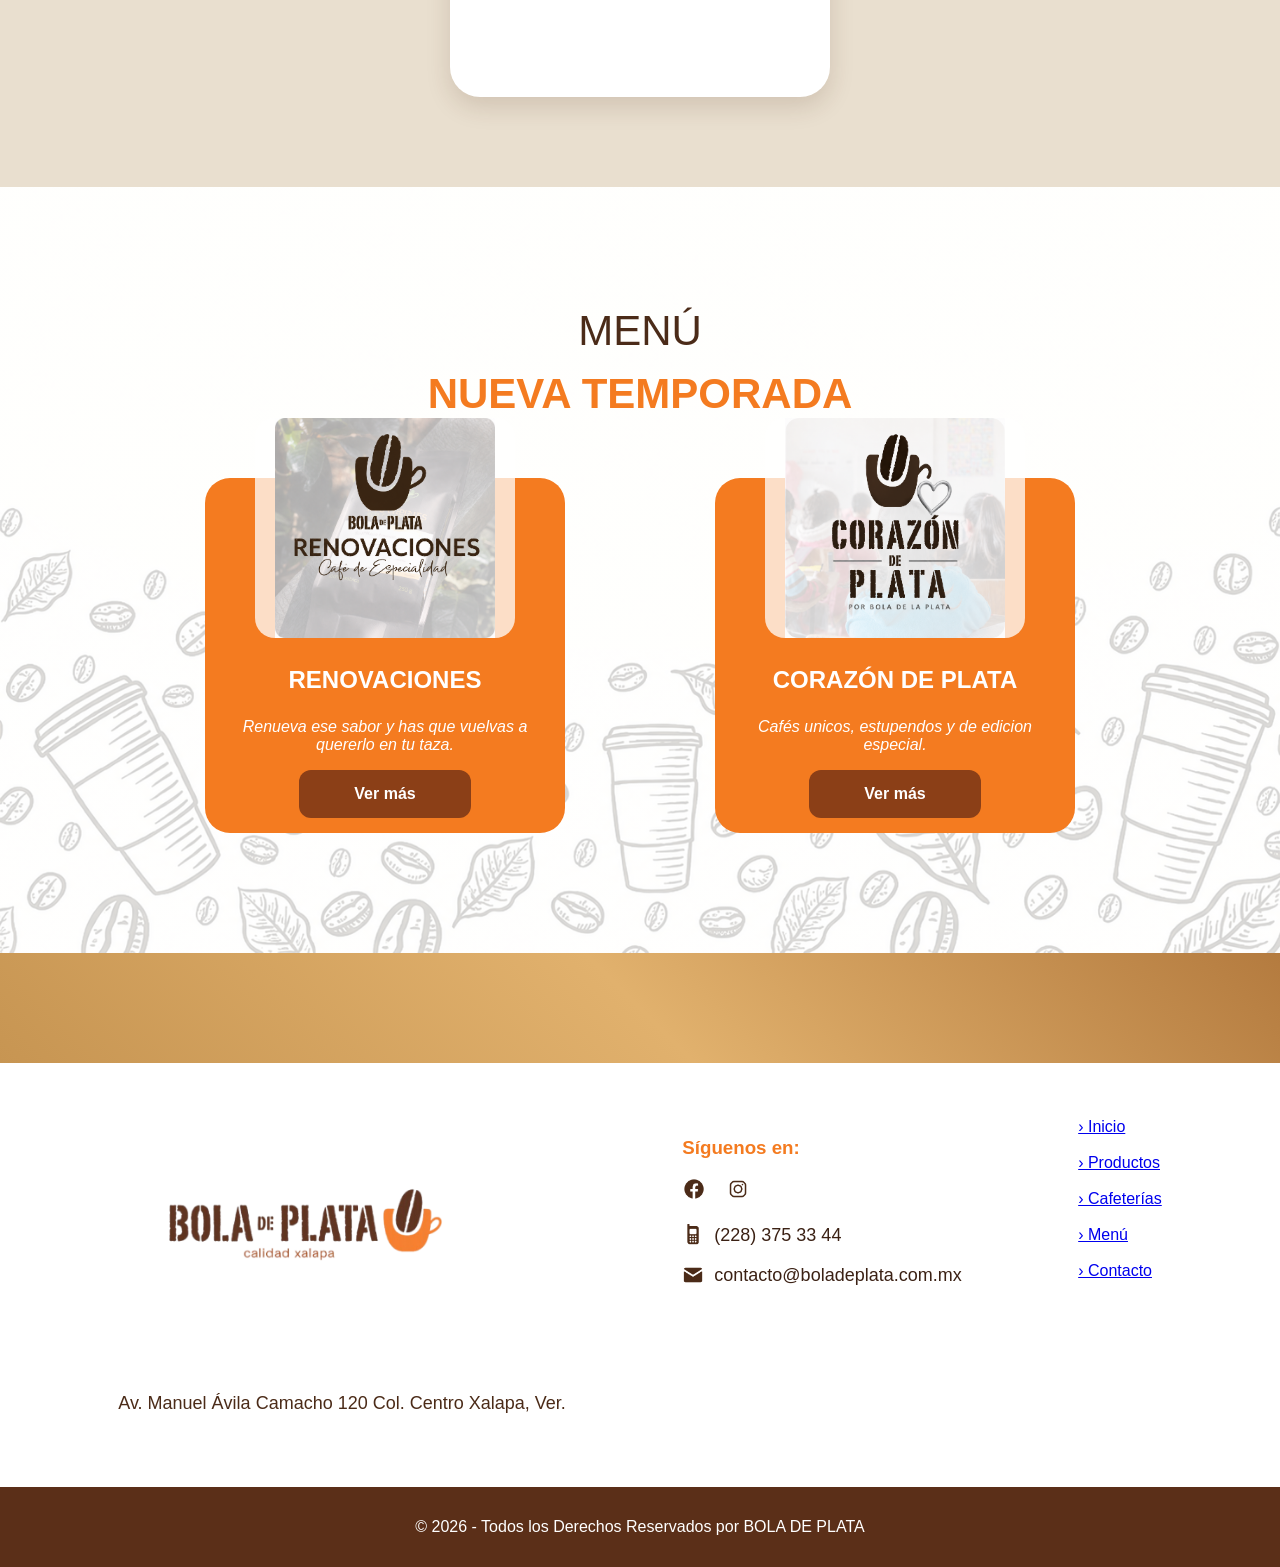
==== commit 1d67bd29: "Error Imagen" ====
--- a/cafeteria.html
+++ b/cafeteria.html
@@ -13,7 +13,7 @@
     </div>
 
     <div class="logo-centro">
-        <img src="img/Logo.png" alt="Bola de Plata">
+        <img src="img/iconoCentro.png" alt="Bola de Plata">
     </div>
 
     <div class="iconos">
@@ -172,7 +172,7 @@
 
     <div class="footer-contenido">
         <div>
-            <img src="img/logo.png" alt="Bola de Plata" class="logo-footer">
+            <img src="img/iconoCentro.png" alt="Bola de Plata" class="logo-footer">
             <p>Av. Manuel Ávila Camacho 120 Col. Centro Xalapa, Ver.</p>
         </div>
 
